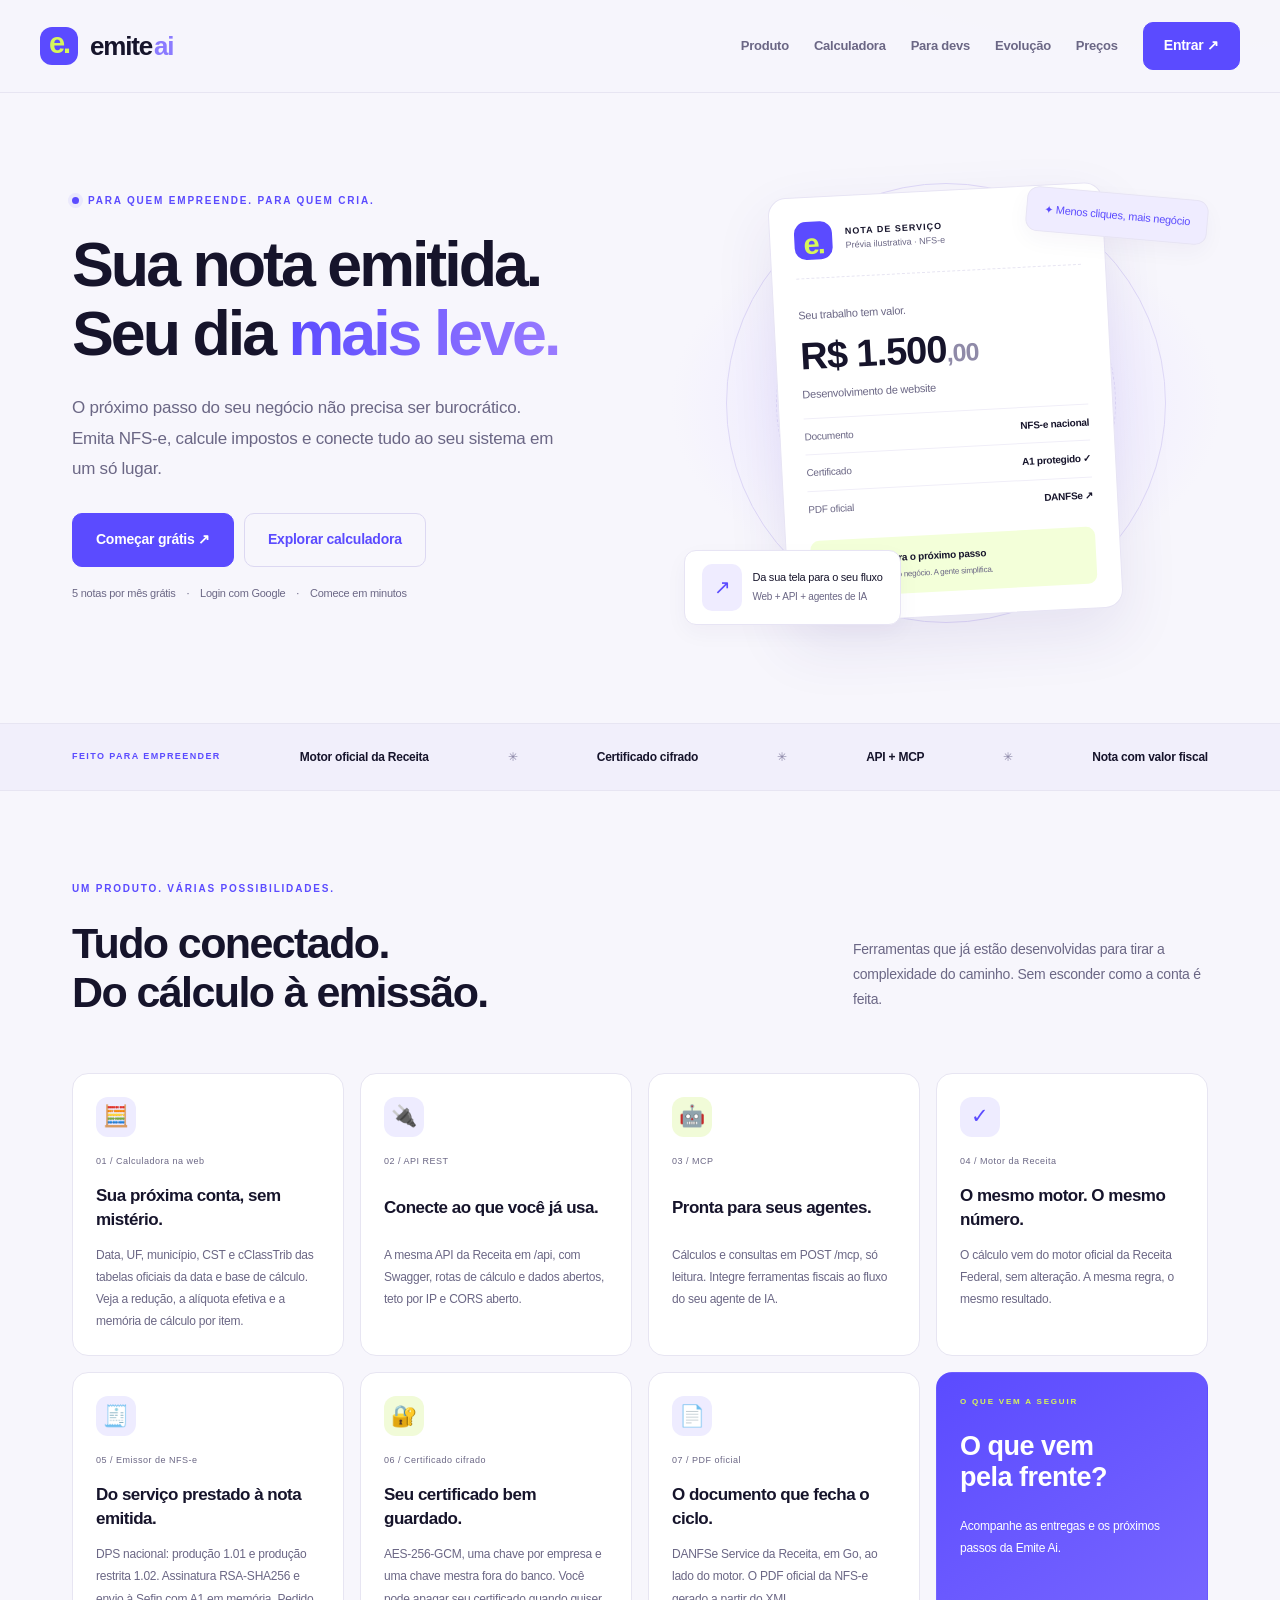
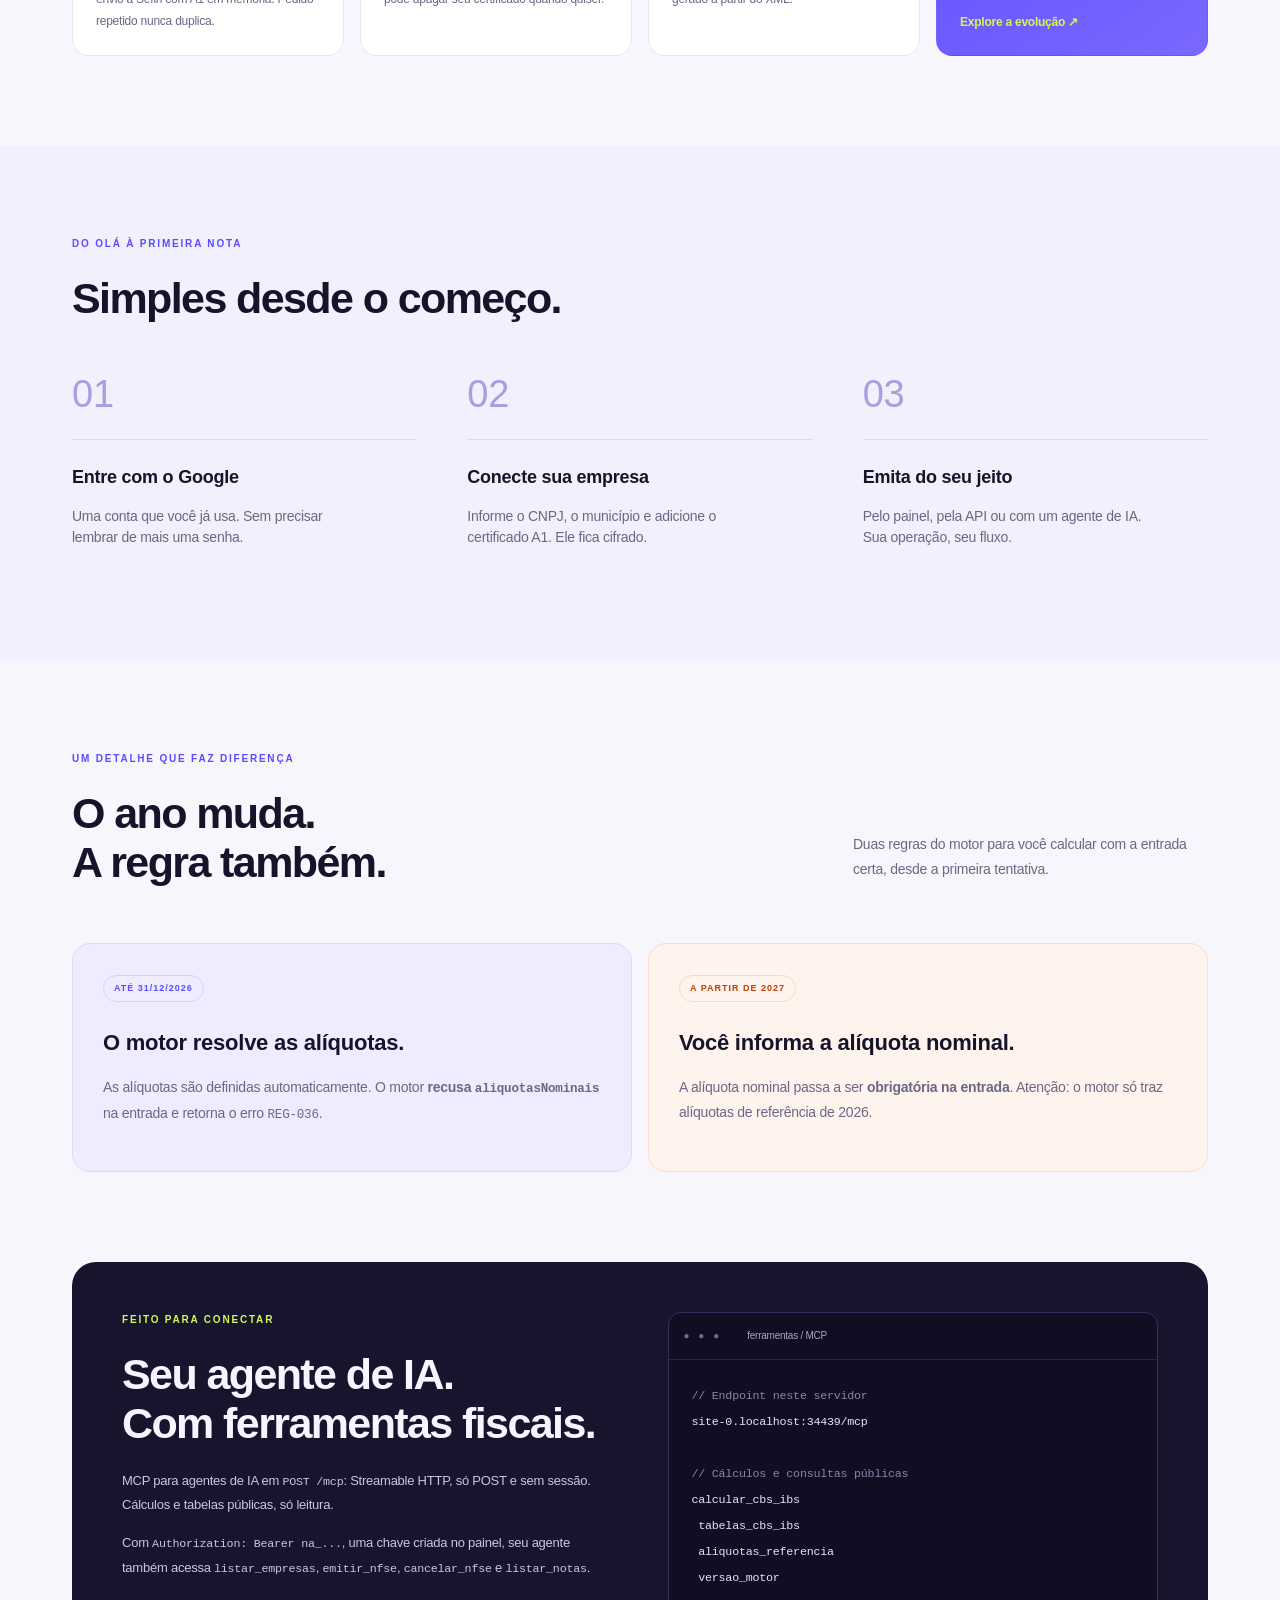
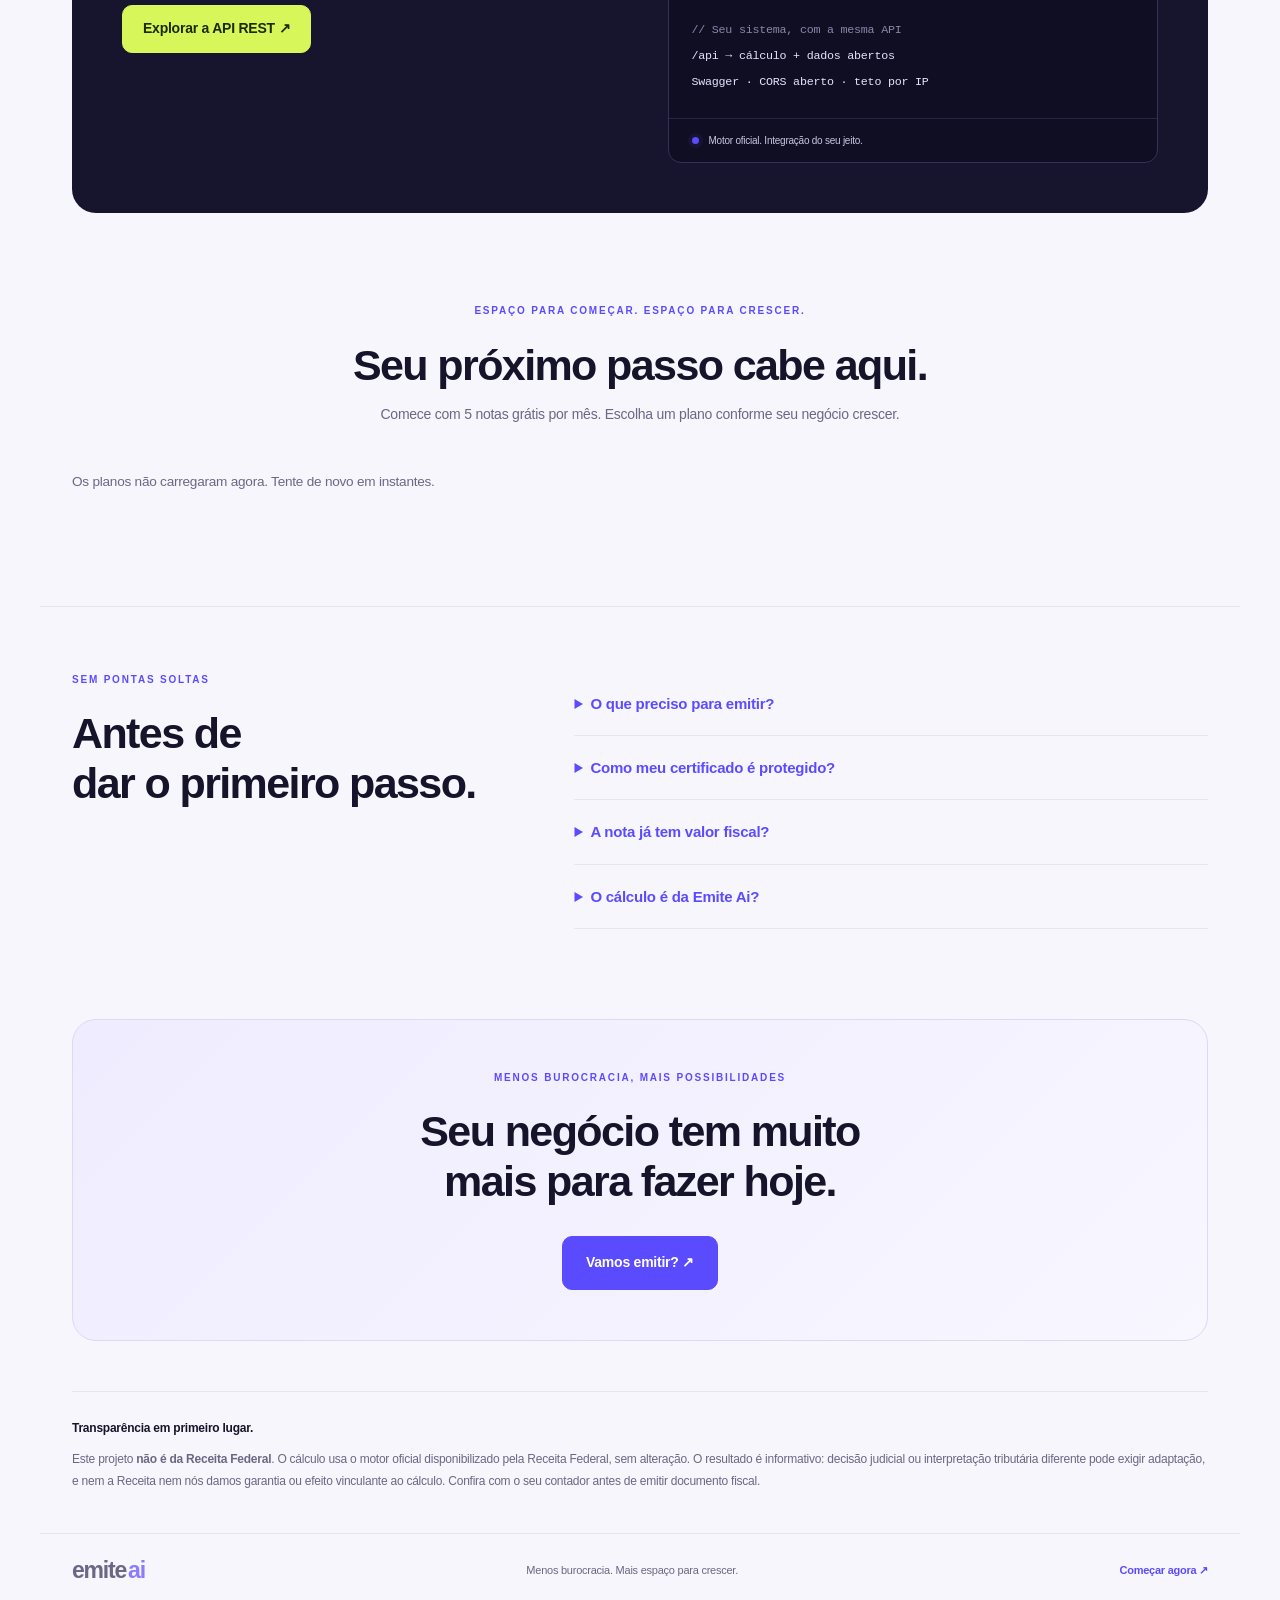
==== web/index.html @ fc2a007c "new landing page nfe" ====
<!doctype html>
<html lang="pt-BR">
  <head>
    <meta charset="utf-8" />
    <meta name="viewport" content="width=device-width, initial-scale=1" />
    <meta name="theme-color" content="#5b4bff" />
    <title>Sua nota emitida. Seu dia mais leve · Emite Ai</title>
    <meta
      name="description"
      content="NFS-e nacional, calculadora de CBS e IBS, API e MCP. Emita notas de serviço com a Emite Ai."
    />
    <link rel="stylesheet" href="estilo.css" />
    <link rel="icon" href="icone.svg" type="image/svg+xml" />
  </head>
  <body>
    <a class="pular" href="#conteudo">Pular para o conteúdo</a>
    <header class="barra">
      <div class="caixa nav">
        <a class="marca" href="/" aria-label="Emite Ai, início"
          ><span class="marca-icone" aria-hidden="true">e.</span>emite<span
            class="marca-ai"
            >ai</span
          ></a
        >
        <nav class="nav-links" aria-label="Principal">
          <a href="/index.html#recursos">Produto</a
          ><a href="/calculadora.html">Calculadora</a
          ><a href="/index.html#mcp">Para devs</a
          ><a href="/roadmap.html">Evolução</a
          ><a href="/index.html#precos">Preços</a
          ><a class="botao" href="/entrar/google"
            >Entrar <span aria-hidden="true">↗</span></a
          >
        </nav>
      </div>
    </header>
    <main id="conteudo">
      <section class="hero caixa">
        <div class="hero-copy">
          <p class="eyebrow">
            <span class="live-dot"></span> PARA QUEM EMPREENDE. PARA QUEM CRIA.
          </p>
          <h1>Sua nota emitida.<br />Seu dia <em>mais leve.</em></h1>
          <p class="hero-sub">
            O próximo passo do seu negócio não precisa ser burocrático. Emita
            NFS-e, calcule impostos e conecte tudo ao seu sistema em um só
            lugar.
          </p>
          <div class="acoes">
            <a class="botao grande" href="/entrar/google"
              >Começar grátis <span aria-hidden="true">↗</span></a
            ><a class="botao secundario grande" href="/calculadora.html"
              >Explorar calculadora</a
            >
          </div>
          <p class="hero-note">
            5 notas por mês grátis <span>·</span> Login com Google
            <span>·</span> Comece em minutos
          </p>
        </div>
        <div
          class="hero-art"
          aria-label="Ilustração de uma nota de serviço de exemplo"
        >
          <div class="orbit orbit-one"></div>
          <div class="orbit orbit-two"></div>
          <div class="floating-tag tag-top">✦ Menos cliques, mais negócio</div>
          <div class="nota-preview">
            <div class="preview-head">
              <span class="marca-icone">e.</span
              ><span
                >NOTA DE SERVIÇO<br /><small
                  >Prévia ilustrativa · NFS-e</small
                ></span
              ><span class="preview-dots">•••</span>
            </div>
            <div class="receipt-value">
              <span>Seu trabalho tem valor.</span
              ><strong>R$ 1.500<span>,00</span></strong>
              <p>Desenvolvimento de website</p>
            </div>
            <div class="receipt-line">
              <span>Documento</span><strong>NFS-e nacional</strong>
            </div>
            <div class="receipt-line">
              <span>Certificado</span><strong>A1 protegido ✓</strong>
            </div>
            <div class="receipt-line">
              <span>PDF oficial</span><strong>DANFSe ↗</strong>
            </div>
            <div class="receipt-success">
              <span>✓</span>
              <div>
                Pronto para o próximo passo<small
                  >Você cuida do negócio. A gente simplifica.</small
                >
              </div>
            </div>
          </div>
          <div class="floating-tag tag-bottom">
            <span class="tiny-icon">↗</span>
            <div>
              Da sua tela para o seu fluxo<small
                >Web + API + agentes de IA</small
              >
            </div>
          </div>
        </div>
      </section>
      <div class="trust-strip">
        <div class="caixa">
          <span>FEITO PARA EMPREENDER</span
          ><strong>Motor oficial da Receita</strong><span>✳</span
          ><strong>Certificado cifrado</strong><span>✳</span
          ><strong>API + MCP</strong><span>✳</span><strong>Nota com valor fiscal</strong>
        </div>
      </div>
      <section class="caixa section" id="recursos">
        <div class="section-heading">
          <div>
            <p class="eyebrow">UM PRODUTO. VÁRIAS POSSIBILIDADES.</p>
            <h2>Tudo conectado.<br />Do cálculo à emissão.</h2>
          </div>
          <p>
            Ferramentas que já estão desenvolvidas para tirar a complexidade do
            caminho. Sem esconder como a conta é feita.
          </p>
        </div>
        <div class="recursos">
          <article class="recurso">
            <div class="recurso-top">
              <span class="feature-icon" aria-hidden="true">🧮</span
              ><span>01 / Calculadora na web</span>
            </div>
            <h3>Sua próxima conta, sem mistério.</h3>
            <p>
              Data, UF, município, CST e cClassTrib das tabelas oficiais da data
              e base de cálculo. Veja a redução, a alíquota efetiva e a memória
              de cálculo por item.
            </p>
          </article>
          <article class="recurso">
            <div class="recurso-top">
              <span class="feature-icon" aria-hidden="true">🔌</span
              ><span>02 / API REST</span>
            </div>
            <h3>Conecte ao que você já usa.</h3>
            <p>
              A mesma API da Receita em /api, com Swagger, rotas de cálculo e
              dados abertos, teto por IP e CORS aberto.
            </p>
          </article>
          <article class="recurso">
            <div class="recurso-top">
              <span class="feature-icon" aria-hidden="true">🤖</span
              ><span>03 / MCP</span>
            </div>
            <h3>Pronta para seus agentes.</h3>
            <p>
              Cálculos e consultas em POST /mcp, só leitura. Integre ferramentas
              fiscais ao fluxo do seu agente de IA.
            </p>
          </article>
          <article class="recurso">
            <div class="recurso-top">
              <span class="feature-icon" aria-hidden="true">✓</span
              ><span>04 / Motor da Receita</span>
            </div>
            <h3>O mesmo motor. O mesmo número.</h3>
            <p>
              O cálculo vem do motor oficial da Receita Federal, sem alteração.
              A mesma regra, o mesmo resultado.
            </p>
          </article>
          <article class="recurso">
            <div class="recurso-top">
              <span class="feature-icon" aria-hidden="true">🧾</span
              ><span>05 / Emissor de NFS-e</span>
            </div>
            <h3>Do serviço prestado à nota emitida.</h3>
            <p>
              DPS nacional: produção 1.01 e produção restrita 1.02. Assinatura
              RSA-SHA256 e envio à Sefin com A1 em memória. Pedido repetido
              nunca duplica.
            </p>
          </article>
          <article class="recurso">
            <div class="recurso-top">
              <span class="feature-icon" aria-hidden="true">🔐</span
              ><span>06 / Certificado cifrado</span>
            </div>
            <h3>Seu certificado bem guardado.</h3>
            <p>
              AES-256-GCM, uma chave por empresa e uma chave mestra fora do
              banco. Você pode apagar seu certificado quando quiser.
            </p>
          </article>
          <article class="recurso">
            <div class="recurso-top">
              <span class="feature-icon" aria-hidden="true">📄</span
              ><span>07 / PDF oficial</span>
            </div>
            <h3>O documento que fecha o ciclo.</h3>
            <p>
              DANFSe Service da Receita, em Go, ao lado do motor. O PDF oficial
              da NFS-e gerado a partir do XML.
            </p>
          </article>
          <article class="recurso recurso-cta">
            <span class="eyebrow">O QUE VEM A SEGUIR</span>
            <h3>O que vem<br />pela frente?</h3>
            <p>Acompanhe as entregas e os próximos passos da Emite Ai.</p>
            <a href="/roadmap.html"
              >Explore a evolução <span aria-hidden="true">↗</span></a
            >
          </article>
        </div>
      </section>
      <section class="section steps-section">
        <div class="caixa">
          <p class="eyebrow">DO OLÁ À PRIMEIRA NOTA</p>
          <h2>Simples desde o começo.</h2>
          <div class="tres steps">
            <article>
              <span class="step-number">01</span>
              <h3>Entre com o Google</h3>
              <p>
                Uma conta que você já usa. Sem precisar lembrar de mais uma
                senha.
              </p>
            </article>
            <article>
              <span class="step-number">02</span>
              <h3>Conecte sua empresa</h3>
              <p>
                Informe o CNPJ, o município e adicione o certificado A1. Ele
                fica cifrado.
              </p>
            </article>
            <article>
              <span class="step-number">03</span>
              <h3>Emita do seu jeito</h3>
              <p>
                Pelo painel, pela API ou com um agente de IA. Sua operação, seu
                fluxo.
              </p>
            </article>
          </div>
        </div>
      </section>
      <section class="caixa section" id="regras">
        <div class="section-heading">
          <div>
            <p class="eyebrow">UM DETALHE QUE FAZ DIFERENÇA</p>
            <h2>O ano muda.<br />A regra também.</h2>
          </div>
          <p>
            Duas regras do motor para você calcular com a entrada certa, desde a
            primeira tentativa.
          </p>
        </div>
        <div class="duas">
          <article class="rule-card">
            <span class="pill">ATÉ 31/12/2026</span>
            <h3>O motor resolve as alíquotas.</h3>
            <p>
              As alíquotas são definidas automaticamente. O motor
              <strong>recusa <code>aliquotasNominais</code></strong> na entrada
              e retorna o erro <code>REG-036</code>.
            </p>
          </article>
          <article class="rule-card lilac">
            <span class="pill">A PARTIR DE 2027</span>
            <h3>Você informa a alíquota nominal.</h3>
            <p>
              A alíquota nominal passa a ser
              <strong>obrigatória na entrada</strong>. Atenção: o motor só traz
              alíquotas de referência de 2026.
            </p>
          </article>
        </div>
      </section>
      <section class="caixa" id="mcp">
        <div class="developer-panel">
          <div>
            <p class="eyebrow">FEITO PARA CONECTAR</p>
            <h2>Seu agente de IA.<br />Com ferramentas fiscais.</h2>
            <p>
              MCP para agentes de IA em <code>POST /mcp</code>: Streamable HTTP,
              só POST e sem sessão. Cálculos e tabelas públicas, só leitura.
            </p>
            <p>
              Com <code>Authorization: Bearer na_...</code>, uma chave criada no
              painel, seu agente também acessa <code>listar_empresas</code>,
              <code>emitir_nfse</code>, <code>cancelar_nfse</code> e
              <code>listar_notas</code>.
            </p>
            <a class="botao" href="/api/swagger-ui.html"
              >Explorar a API REST ↗</a
            >
          </div>
          <div class="code-window">
            <div class="code-title"><span>● ● ●</span> ferramentas / MCP</div>
            <pre><code><span class="code-comment">// Endpoint neste servidor</span>
<span class="host">localhost:8080</span>/mcp

<span class="code-comment">// Cálculos e consultas públicas</span>
calcular_cbs_ibs
 tabelas_cbs_ibs
 aliquotas_referencia
 versao_motor

<span class="code-comment">// Seu sistema, com a mesma API</span>
/api → cálculo + dados abertos
Swagger · CORS aberto · teto por IP</code></pre>
            <div class="code-footer">
              <span class="live-dot"></span> Motor oficial. Integração do seu
              jeito.
            </div>
          </div>
        </div>
      </section>
      <section class="caixa section" id="precos">
        <p class="eyebrow centro">ESPAÇO PARA COMEÇAR. ESPAÇO PARA CRESCER.</p>
        <h2 class="titulo-secao">Seu próximo passo cabe aqui.</h2>
        <p class="centro muted">
          Comece com 5 notas grátis por mês. Escolha um plano conforme seu
          negócio crescer.
        </p>
        <div class="planos" id="planos" aria-live="polite">
          <p class="dica">Carregando os planos…</p>
        </div>
      </section>
      <section class="caixa section faq">
        <div>
          <p class="eyebrow">SEM PONTAS SOLTAS</p>
          <h2>Antes de<br />dar o primeiro passo.</h2>
        </div>
        <div>
          <details>
            <summary>O que preciso para emitir?</summary>
            <p>
              Uma conta Google, os dados da empresa e o certificado A1 (.pfx). O
              município precisa estar conveniado ao padrão nacional de NFS-e.
            </p>
          </details>
          <details>
            <summary>Como meu certificado é protegido?</summary>
            <p>
              Com AES-256-GCM e uma chave por empresa, protegida por uma chave
              mestra fora do banco. O A1 é aberto em memória na hora de assinar
              e enviar. Você pode apagá-lo pelo painel.
            </p>
          </details>
          <details>
            <summary>A nota já tem valor fiscal?</summary>
            <p>
              Depende do ambiente selecionado no painel e da configuração do
              servidor. Produção restrita é para testes, sem valor fiscal. Em
              produção, a nota tem valor fiscal.
            </p>
          </details>
          <details>
            <summary>O cálculo é da Emite Ai?</summary>
            <p>
              O cálculo usa o motor oficial da Receita Federal, sem alteração. A
              Emite Ai cuida da interface, da integração e dos fluxos ao redor
              dele.
            </p>
          </details>
        </div>
      </section>
      <section class="caixa">
        <div class="closing">
          <p class="eyebrow">MENOS BUROCRACIA, MAIS POSSIBILIDADES</p>
          <h2>Seu negócio tem muito<br />mais para fazer hoje.</h2>
          <a class="botao grande" href="/entrar/google">Vamos emitir? ↗</a>
        </div>
        <aside class="aviso legal">
          <strong>Transparência em primeiro lugar.</strong>
          <p>
            Este projeto <strong>não é da Receita Federal</strong>. O cálculo usa
            o motor oficial disponibilizado pela Receita Federal, sem alteração.
            O resultado é informativo: decisão judicial ou interpretação
            tributária diferente pode exigir adaptação, e nem a Receita nem nós
            damos garantia ou efeito vinculante ao cálculo. Confira com o seu
            contador antes de emitir documento fiscal.
          </p>
        </aside>
      </section>
    </main>
    <footer class="rodape caixa">
      <a class="marca" href="/">emite<span class="marca-ai">ai</span></a
      ><span>Menos burocracia. Mais espaço para crescer.</span
      ><a href="/entrar/google">Começar agora ↗</a>
    </footer>
    <script src="landing.js"></script>
  </body>
</html>
---- web/estilo.css ----
:root {
  --fundo: #f7f6fc;
  --cartao: #ffffff;
  --texto: #16142b;
  --suave: #6b6785;
  --borda: #e7e5f2;
  --marca: #5b4bff;
  --marca-texto: #ffffff;
  --marca-claro: #eeecff;
  --erro: #a4262c;
  --erro-fundo: #fbeceb;
  --aviso: #8a5a00;
  --aviso-fundo: #fdf3dc;
  --raio: 12px;
  color-scheme: light;
}
* {
  box-sizing: border-box;
}
body {
  margin: 0;
  background: var(--fundo);
  color: var(--texto);
  font:
    16px/1.55 system-ui,
    -apple-system,
    "Segoe UI",
    Roboto,
    sans-serif;
}
.caixa {
  max-width: 980px;
  margin: 0 auto;
  padding: 0 16px;
}
.topo {
  background: var(--marca);
  color: var(--marca-texto);
  padding: 40px 0 32px;
  margin-bottom: 24px;
}
.topo h1 {
  margin: 4px 0 8px;
  font-size: clamp(1.8rem, 4.5vw, 2.6rem);
  line-height: 1.15;
}
.selo {
  margin: 0;
  font-size: 0.85rem;
  letter-spacing: 0.04em;
  text-transform: uppercase;
  opacity: 0.85;
}
.sub {
  max-width: 680px;
  margin: 0;
  font-size: 1.05rem;
}
.versao {
  margin: 12px 0 0;
  font-size: 0.85rem;
  opacity: 0.85;
}
.cartao {
  background: var(--cartao);
  border: 1px solid var(--borda);
  border-radius: var(--raio);
  padding: 20px;
  margin-bottom: 20px;
}
h2 {
  margin: 0 0 12px;
  font-size: 1.2rem;
}
h3 {
  margin: 0 0 10px;
  font-size: 1.05rem;
  display: flex;
  flex-wrap: wrap;
  gap: 8px;
  align-items: center;
}
label {
  display: flex;
  flex-direction: column;
  gap: 4px;
  font-size: 0.9rem;
  color: var(--suave);
  min-width: 0;
}
input,
select {
  font: inherit;
  color: var(--texto);
  background: var(--cartao);
  border: 1px solid var(--borda);
  border-radius: 8px;
  padding: 9px 10px;
  width: 100%;
  min-width: 0;
}
input:focus,
select:focus,
button:focus-visible {
  outline: 2px solid var(--marca);
  outline-offset: 1px;
}
.grade3 {
  display: grid;
  grid-template-columns: repeat(3, 1fr);
  gap: 12px;
}
.grade4 {
  display: grid;
  grid-template-columns: 1fr 2fr 1.3fr;
  gap: 12px;
}
.largo {
  grid-column: span 2;
}
.linha {
  display: flex;
  gap: 6px;
}
.linha select {
  width: 84px;
  flex: none;
}
.item {
  border: 1px dashed var(--borda);
  border-radius: 10px;
  padding: 14px;
  margin: 0 0 14px;
}
.item legend {
  padding: 0 6px;
  font-weight: 600;
}
.info-class,
.dica {
  color: var(--suave);
  font-size: 0.85rem;
  margin: 10px 0 0;
}
button {
  font: inherit;
  cursor: pointer;
  border-radius: 8px;
  padding: 10px 18px;
  border: 1px solid var(--marca);
  background: var(--marca);
  color: var(--marca-texto);
  font-weight: 600;
}
button.secundario {
  background: transparent;
  color: var(--marca);
}
button:disabled {
  opacity: 0.6;
  cursor: progress;
}
.remover {
  margin-top: 10px;
  padding: 6px 12px;
  font-size: 0.85rem;
}
.acoes {
  display: flex;
  flex-wrap: wrap;
  gap: 12px;
  margin-bottom: 24px;
}
.totais {
  display: grid;
  grid-template-columns: repeat(4, 1fr);
  gap: 12px;
  margin-bottom: 18px;
}
.totais div {
  background: var(--marca-claro);
  border-radius: 10px;
  padding: 12px;
  display: flex;
  flex-direction: column;
}
.totais span {
  font-size: 0.8rem;
  color: var(--suave);
}
.totais strong {
  font-size: 1.25rem;
  font-variant-numeric: tabular-nums;
}
.totais .destaque {
  background: var(--marca);
  color: var(--marca-texto);
}
.totais .destaque span {
  color: inherit;
  opacity: 0.85;
}
.res-item {
  border-top: 1px solid var(--borda);
  padding-top: 14px;
  margin-top: 14px;
}
table {
  width: 100%;
  border-collapse: collapse;
  font-variant-numeric: tabular-nums;
}
th,
td {
  text-align: left;
  padding: 7px 8px;
  border-bottom: 1px solid var(--borda);
  font-size: 0.92rem;
}
.num {
  text-align: right;
}
.estado {
  font-size: 0.75rem;
  font-weight: 600;
  padding: 2px 8px;
  border-radius: 99px;
  background: var(--marca-claro);
  color: var(--marca);
}
.e-CALCULO_SIMULADO {
  background: var(--aviso-fundo);
  color: var(--aviso);
}
.e-INCONSISTENCIA_ENTRADA,
.e-FALHA_TECNICA,
.e-NAO_IMPLEMENTADO {
  background: var(--erro-fundo);
  color: var(--erro);
}
.erro {
  background: var(--erro-fundo);
  color: var(--erro);
  padding: 10px 12px;
  border-radius: 8px;
  font-size: 0.9rem;
}
details {
  margin-top: 10px;
  font-size: 0.9rem;
}
summary {
  cursor: pointer;
  color: var(--marca);
}
pre {
  background: var(--fundo);
  border: 1px solid var(--borda);
  border-radius: 8px;
  padding: 12px;
  overflow-x: auto;
  font-size: 0.8rem;
}
code {
  font-size: 0.9em;
}
a {
  color: var(--marca);
}
.lista {
  padding-left: 20px;
  margin: 0;
}
.lista li {
  margin-bottom: 8px;
}
.aviso {
  color: var(--suave);
  font-size: 0.85rem;
  margin: 0 0 40px;
}
@media (max-width: 720px) {
  .grade3,
  .grade4,
  .totais {
    grid-template-columns: 1fr;
  }
  .largo {
    grid-column: auto;
  }
  .topo {
    padding: 28px 0 24px;
  }
}

/* ---- página oficial e painel ---- */
.heroi {
  padding: 20px 0 48px;
}
.nav {
  display: flex;
  justify-content: space-between;
  align-items: center;
  gap: 12px;
  flex-wrap: wrap;
  padding: 8px 0 28px;
}
.heroi .nav {
  padding-top: 0;
}
.marca {
  font-weight: 800;
  font-size: 1.15rem;
  color: inherit;
  text-decoration: none;
}
.nav-links {
  display: flex;
  gap: 16px;
  align-items: center;
  flex-wrap: wrap;
  font-size: 0.95rem;
}
.heroi a {
  color: var(--marca-texto);
}
.heroi h1 {
  max-width: 760px;
}
.botao,
a.botao {
  display: inline-block;
  text-decoration: none;
  border-radius: 8px;
  padding: 10px 18px;
  font-weight: 600;
  background: var(--marca);
  color: var(--marca-texto);
  border: 1px solid var(--marca);
}
a.botao.secundario {
  background: transparent;
  color: var(--marca);
}
.botao-claro {
  display: inline-block;
  background: var(--marca-texto);
  color: var(--marca) !important;
  border-radius: 8px;
  padding: 8px 14px;
  font-weight: 700;
  text-decoration: none;
}
.botao-claro.grande {
  padding: 12px 22px;
  font-size: 1.05rem;
}
.link-claro {
  color: var(--marca-texto);
  opacity: 0.9;
}
.heroi .acoes {
  align-items: center;
  margin-top: 22px;
}
.tres {
  display: grid;
  grid-template-columns: repeat(3, 1fr);
  gap: 16px;
  margin-bottom: 8px;
}
.duas {
  display: grid;
  grid-template-columns: minmax(0, 1fr) minmax(0, 1fr);
  gap: 16px;
}
.duas > div,
.tres > *,
.planos > * {
  min-width: 0;
}
.passo {
  display: inline-grid;
  place-items: center;
  width: 30px;
  height: 30px;
  border-radius: 50%;
  background: var(--marca);
  color: var(--marca-texto);
  font-weight: 700;
}
.titulo-secao {
  text-align: center;
  font-size: 1.6rem;
  margin: 28px 0 4px;
}
.centro {
  text-align: center;
  margin-bottom: 18px;
}
.planos {
  display: grid;
  grid-template-columns: repeat(auto-fit, minmax(240px, 1fr));
  gap: 16px;
  margin-bottom: 24px;
}
.plano {
  background: var(--cartao);
  border: 1px solid var(--borda);
  border-radius: var(--raio);
  padding: 22px;
  display: flex;
  flex-direction: column;
  gap: 10px;
}
.plano ul {
  padding-left: 18px;
  margin: 0;
  flex: 1;
}
.plano li {
  margin-bottom: 6px;
}
.destaque-plano {
  border: 2px solid var(--marca);
}
.preco {
  font-size: 1.9rem;
  font-weight: 800;
  margin: 0;
  white-space: nowrap;
}
.preco-texto {
  font-size: 1.5rem;
  white-space: normal;
}
.preco span {
  font-size: 1rem;
  font-weight: 500;
  color: var(--suave);
}
.barra {
  border-bottom: 1px solid var(--borda);
  background: var(--cartao);
  margin-bottom: 20px;
}
.barra .nav {
  padding: 14px 0;
}
.faixa {
  background: var(--marca-claro);
  border-radius: 10px;
  padding: 12px 14px;
  font-weight: 600;
}
.faixa-teste {
  background: var(--aviso-fundo);
  color: var(--aviso);
}
.ambiente-escolha {
  border: 1px solid var(--borda);
  border-radius: var(--raio);
  padding: 10px 14px;
  display: grid;
  gap: 6px;
  margin: 0;
}
.ambiente-escolha .opcao {
  display: flex;
  flex-direction: row;
  gap: 10px;
  align-items: center;
  font-weight: 400;
  cursor: pointer;
}
.ambiente-escolha .opcao input {
  width: auto;
  flex: none;
  margin: 0;
  padding: 0;
  min-height: 0;
  accent-color: var(--marca);
}
.ambiente-escolha .opcao span {
  display: inline;
}
.botao-fiscal {
  background: var(--erro);
  border-color: var(--erro);
}
.etiqueta {
  display: inline-block;
  font-size: 0.75rem;
  padding: 1px 6px;
  border-radius: 4px;
  background: var(--aviso-fundo);
  color: var(--aviso);
}
.empresa {
  border-top: 1px solid var(--borda);
  padding: 14px 0;
}
.empresa h3 {
  margin-bottom: 4px;
}
.largo3 {
  grid-column: 1 / -1;
}
.mini {
  padding: 3px 10px;
  font-size: 0.8rem;
}
.erro-curto {
  color: var(--erro);
  font-size: 0.85rem;
}
.acoes label {
  min-width: 180px;
}
@media (max-width: 720px) {
  .tres,
  .duas,
  .planos {
    grid-template-columns: 1fr;
  }
}

/* Emite Ai — identidade compartilhada entre produto e páginas públicas. */
:root {
  --fundo: #f7f6fc;
  --cartao: #fff;
  --texto: #16142b;
  --suave: #6b6785;
  --borda: #e7e5f2;
  --marca: #5b4bff;
  --marca-texto: #fff;
  --marca-claro: #eeecff;
  --marca-escuro: #4334d6;
  --acento: #d6f65a;
  --acento-texto: #1d2a00;
  --lilas: #8b7bff;
  --lilas-claro: #efecff;
  --coral: #ff7a59;
  --coral-claro: #fff3ee;
  --escuro: #17142e;
  --escuro-2: #100e22;
  --raio: 20px;
}
html {
  scroll-behavior: smooth;
  scroll-padding-top: 100px;
}
body {
  font-family: "Avenir Next", Avenir, "Segoe UI", sans-serif;
  letter-spacing: -0.015em;
  background:
    radial-gradient(1100px 520px at 12% -8%, #ece7ff 0%, rgba(236, 231, 255, 0) 62%),
    radial-gradient(900px 460px at 92% -4%, #f4ffd8 0%, rgba(244, 255, 216, 0) 58%),
    var(--fundo);
}
a,
button,
input,
select {
  transition:
    background 0.2s,
    border-color 0.2s,
    box-shadow 0.2s,
    transform 0.2s;
}
a {
  text-underline-offset: 4px;
}
a:focus-visible,
summary:focus-visible {
  outline: 3px solid #8b7bff;
  outline-offset: 5px;
}
button:hover:not(:disabled),
a.botao:hover {
  transform: translateY(-2px);
  box-shadow: 0 8px 22px #5b4bff24;
}
button:active,
a.botao:active {
  transform: translateY(0);
}
[hidden] {
  display: none !important;
}
.caixa {
  max-width: 1200px;
  padding: 0 32px;
}
.barra {
  margin: 0;
  background: #f7f6fced;
  border-bottom: 1px solid #e7e5f2;
  position: relative;
  z-index: 3;
}
.barra .nav {
  padding: 22px 0;
}
.nav-links {
  gap: 25px;
  font-size: 13px;
  font-weight: 600;
}
.nav-links a:not(.botao) {
  text-decoration: none;
  color: var(--suave);
}
.nav-links a:hover {
  color: var(--marca);
}
.marca {
  display: inline-flex;
  gap: 7px;
  align-items: center;
  font-size: 26px;
  letter-spacing: -1.2px;
  line-height: 1;
}
.marca-ai {
  color: var(--lilas);
  margin-left: -5px;
}
.marca-icone {
  display: inline-grid;
  place-items: center;
  flex: none;
  width: 38px;
  height: 38px;
  margin-right: 5px;
  border-radius: 12px;
  background: var(--marca);
  color: var(--acento);
  font-size: 29px;
  font-weight: 800;
  letter-spacing: -2px;
  padding-bottom: 4px;
}
.botao,
a.botao,
button {
  border-radius: 10px;
  font-size: 14px;
  padding: 12px 20px;
}
.botao.grande {
  padding: 15px 23px;
}
.botao.secundario,
button.secundario {
  border-color: #dcd8f2;
  background: transparent;
}
.pular {
  position: absolute;
  top: -100px;
  left: 20px;
  z-index: 10;
  background: white;
  padding: 12px;
}
.pular:focus {
  top: 8px;
}
.hero {
  display: grid;
  grid-template-columns: 1.1fr 1fr;
  gap: 35px;
  align-items: center;
  min-height: 630px;
  padding-top: 65px;
  padding-bottom: 75px;
}
.eyebrow {
  font-size: 10px;
  font-weight: 750;
  letter-spacing: 1.8px;
  color: var(--marca);
  margin: 0 0 22px;
  display: flex;
  gap: 9px;
  align-items: center;
}
.live-dot {
  display: inline-block;
  width: 7px;
  height: 7px;
  background: var(--marca);
  border-radius: 50%;
  box-shadow: 0 0 0 4px #5b4bff14;
  flex: none;
}
.hero h1,
.roadmap-hero h1 {
  font-size: clamp(42px, 4.9vw, 66px);
  font-weight: 600;
  line-height: 1.1;
  letter-spacing: -3px;
  margin: 0 0 25px;
}
.hero h1 em,
.roadmap-hero em {
  font-style: normal;
  background: linear-gradient(100deg, #5b4bff 0%, #9a7bff 100%);
  -webkit-background-clip: text;
  background-clip: text;
  -webkit-text-fill-color: transparent;
  color: var(--marca);
}
.hero-sub {
  max-width: 485px;
  color: var(--suave);
  font-size: 17px;
  line-height: 1.8;
  margin: 0 0 28px;
}
.hero-note {
  font-size: 11px;
  color: var(--suave);
}
.hero-note span {
  padding: 0 8px;
}
.hero .acoes {
  gap: 10px;
  margin: 0 0 18px;
}
.hero-art {
  position: relative;
  min-height: 450px;
  display: grid;
  place-items: center;
  isolation: isolate;
}
.hero-art:before {
  content: "";
  position: absolute;
  inset: 8% -3%;
  z-index: -2;
  background: radial-gradient(
    ellipse,
    #e9e4ff 0%,
    #f2efff 45%,
    transparent 70%
  );
}
.orbit {
  border: 1px solid #ded8f7;
  border-radius: 50%;
  position: absolute;
  width: 440px;
  height: 440px;
  z-index: -1;
}
.orbit-two {
  width: 340px;
  height: 340px;
  border-style: dashed;
  animation: orbit 70s linear infinite;
}
.nota-preview {
  background: #fff;
  width: 335px;
  border: 1px solid #e7e4f4;
  border-radius: 18px;
  box-shadow: 0 24px 60px #3b2d8f18;
  transform: rotate(-3deg);
  padding: 24px;
  animation: float 7s ease-in-out infinite;
}
.preview-head {
  display: flex;
  align-items: center;
  gap: 8px;
  font-size: 9px;
  letter-spacing: 1px;
  font-weight: 700;
  border-bottom: 1px dashed var(--borda);
  padding-bottom: 18px;
}
.preview-head small {
  font-size: 9px;
  color: var(--suave);
  font-weight: 400;
  letter-spacing: 0;
}
.preview-dots {
  margin-left: auto;
  color: #8f8aa8;
}
.receipt-value {
  padding: 23px 0 15px;
}
.receipt-value > span {
  font-size: 11px;
  color: var(--suave);
}
.receipt-value strong {
  display: block;
  font-size: 38px;
  font-weight: 600;
  letter-spacing: -1px;
}
.receipt-value strong span {
  font-size: 25px;
  color: #8f8aa8;
}
.receipt-value p {
  font-size: 11px;
  color: var(--suave);
  margin: 0;
}
.receipt-line {
  display: flex;
  justify-content: space-between;
  padding: 10px 0;
  font-size: 10px;
  border-top: 1px solid #f0eef8;
}
.receipt-line > span {
  color: var(--suave);
}
.receipt-success {
  background: #f3ffd9;
  margin-top: 14px;
  display: flex;
  align-items: center;
  gap: 10px;
  padding: 13px 9px;
  border-radius: 9px;
  font-size: 10px;
  font-weight: 700;
}
.receipt-success > span {
  border-radius: 50%;
  padding: 4px 8px;
  background: var(--acento);
  color: var(--acento-texto);
}
.receipt-success small {
  display: block;
  font-size: 8px;
  font-weight: 400;
  margin-top: 3px;
  color: var(--suave);
}
.floating-tag {
  position: absolute;
  border: 1px solid #e7e4f4;
  border-radius: 12px;
  padding: 13px 17px;
  background: #fff;
  box-shadow: 0 8px 22px #2a1f6b0a;
  font-size: 11px;
  z-index: 1;
  animation: tag-float 6s ease-in-out infinite;
}
.tag-top {
  right: 0;
  top: 15px;
  background: #efecff;
  color: var(--marca);
  transform: rotate(5deg);
}
.tag-bottom {
  bottom: 3px;
  left: 0;
  display: flex;
  gap: 10px;
  align-items: center;
  animation-delay: -3s;
}
.tag-bottom small {
  display: block;
  color: var(--suave);
  font-size: 10px;
  margin-top: 3px;
}
.tiny-icon {
  padding: 8px 12px;
  background: #efecff;
  color: var(--marca);
  border-radius: 10px;
  font-size: 20px;
}
.trust-strip {
  border-block: 1px solid var(--borda);
  background: #f1effb;
  padding: 24px 0;
}
.trust-strip .caixa {
  display: flex;
  align-items: center;
  justify-content: space-between;
  gap: 20px;
  flex-wrap: wrap;
  font-size: 12px;
}
.trust-strip span {
  color: #8a85a6;
}
.trust-strip span:first-child {
  font-size: 9px;
  letter-spacing: 1.4px;
  color: var(--marca);
  font-weight: 700;
}
.trust-strip strong {
  font-weight: 600;
}
.section {
  padding-top: 90px;
  padding-bottom: 90px;
}
.section h2,
.developer-panel h2,
.closing h2 {
  font-size: clamp(29px, 3.4vw, 43px);
  line-height: 1.15;
  letter-spacing: -1.6px;
  font-weight: 550;
  margin: 0 0 20px;
}
.section-heading {
  display: flex;
  justify-content: space-between;
  align-items: end;
  gap: 50px;
  margin-bottom: 35px;
}
.section-heading > p {
  max-width: 355px;
  font-size: 14px;
  color: var(--suave);
  margin-bottom: 25px;
  line-height: 1.8;
}
.recursos {
  display: grid;
  grid-template-columns: repeat(4, minmax(0, 1fr));
  gap: 16px;
}
.recurso {
  border: 1px solid var(--borda);
  background: #fff;
  border-radius: 16px;
  padding: 23px;
  transition:
    transform 0.25s,
    box-shadow 0.25s;
}
.recurso:hover {
  transform: translateY(-5px);
  box-shadow: 0 15px 28px #5b4bff0b;
}
.recurso-top {
  display: flex;
  flex-direction: column;
  gap: 18px;
  font-size: 9px;
  color: var(--suave);
  letter-spacing: 0.5px;
  margin-bottom: 15px;
}
.feature-icon {
  width: 40px;
  height: 40px;
  display: grid;
  place-items: center;
  border-radius: 12px;
  background: #eeecff;
  color: var(--marca);
  font-size: 21px;
}
.recurso:nth-child(3n) .feature-icon {
  background: #f1fbd8;
}
.recurso h3 {
  font-size: 17px;
  line-height: 1.4;
  letter-spacing: -0.5px;
  min-height: 48px;
}
.recurso p {
  font-size: 12px;
  line-height: 1.85;
  color: var(--suave);
  margin-bottom: 0;
}
.recurso-cta {
  background: linear-gradient(145deg, #5b4bff 0%, #7a68ff 100%);
  border-color: transparent;
  display: flex;
  flex-direction: column;
  color: #fff;
}
.recurso-cta h3,
.recurso-cta p {
  color: #fff;
}
.recurso-cta h3 {
  font-size: 27px;
  line-height: 1.15;
}
.recurso-cta .eyebrow {
  font-size: 8px;
  color: var(--acento);
}
.recurso-cta a {
  margin-top: auto;
  padding-top: 20px;
  text-decoration: none;
  font-size: 12px;
  font-weight: 700;
  color: var(--acento);
}
.steps-section {
  background: #f2f0fc;
}
.steps {
  gap: 50px;
  margin-top: 42px;
}
.steps p {
  font-size: 14px;
  color: var(--suave);
  max-width: 285px;
}
.step-number {
  font-size: 38px;
  font-weight: 500;
  color: #a79fe0;
  display: block;
  border-bottom: 1px solid #ddd8f5;
  padding-bottom: 15px;
  margin-bottom: 24px;
}
.steps h3 {
  font-size: 18px;
}
.rule-card {
  border-radius: 18px;
  padding: 30px;
  background: #efecff;
  border: 1px solid #ddd8f5;
}
.rule-card.lilac {
  background: #fff3ee;
  border-color: #ffd9ca;
}
.pill {
  display: inline-block;
  border: 1px solid #d6d1f7;
  padding: 6px 10px;
  border-radius: 30px;
  font-size: 9px;
  letter-spacing: 1px;
  font-weight: 700;
  color: var(--marca);
  margin-bottom: 24px;
}
.lilac .pill,
.planned .pill {
  border-color: #ffd5c7;
  color: #c2410c;
}
.rule-card h3 {
  font-size: 22px;
  font-weight: 600;
}
.rule-card p {
  font-size: 14px;
  color: var(--suave);
  line-height: 1.85;
}
.developer-panel {
  display: grid;
  grid-template-columns: 1fr 1fr;
  gap: 55px;
  padding: 50px;
  background: var(--escuro);
  color: #f6f5ff;
  border-radius: 24px;
}
.developer-panel .eyebrow {
  color: var(--acento);
}
.developer-panel p:not(.eyebrow) {
  font-size: 13px;
  line-height: 1.9;
  color: #c9c5e6;
}
.developer-panel .botao {
  background: var(--acento);
  color: var(--acento-texto);
  border-color: var(--acento);
  margin-top: 12px;
}
.code-window {
  background: var(--escuro-2);
  border: 1px solid #35305a;
  border-radius: 13px;
  min-width: 0;
  align-self: center;
}
.code-title {
  display: flex;
  gap: 25px;
  border-bottom: 1px solid #2a2547;
  padding: 15px;
  color: #a9a3c9;
  font-size: 10px;
}
.code-title span {
  color: #6f6899;
  letter-spacing: 3px;
}
.code-window pre {
  background: transparent;
  color: #e6e3ff;
  border: 0;
  padding: 23px;
  margin: 0;
  font-size: 13px;
  line-height: 2;
}
.code-comment {
  color: #8b85ab;
}
.code-footer {
  padding: 14px 23px;
  border-top: 1px solid #2a2547;
  font-size: 10px;
  color: #c9c5e6;
  display: flex;
  gap: 10px;
  align-items: center;
}
.centro.eyebrow {
  justify-content: center;
}
.section .titulo-secao {
  margin: 0;
  text-align: center;
}
.muted {
  color: var(--suave);
  font-size: 14px;
}
.planos {
  margin-top: 35px;
  gap: 14px;
  grid-template-columns: repeat(auto-fit, minmax(210px, 1fr));
}
.plano {
  padding: 25px;
  gap: 20px;
  border-radius: 16px;
}
.plano h3 {
  font-size: 17px;
}
.plano ul {
  font-size: 12px;
  color: var(--suave);
  line-height: 1.9;
}
.plano .botao {
  text-align: center;
}
.destaque-plano {
  background: #f4f2ff;
  border-color: var(--marca);
  box-shadow: 0 8px 24px #5b4bff0b;
}
.preco {
  font-size: 32px;
  font-weight: 600;
  letter-spacing: -1px;
}
.preco span {
  font-size: 12px;
  letter-spacing: 0;
}
.preco-texto {
  font-size: 25px;
}
.faq {
  border-top: 1px solid var(--borda);
  display: grid;
  grid-template-columns: 1fr 1.4fr;
  gap: 50px;
  padding-top: 65px;
}
.faq details {
  border-bottom: 1px solid var(--borda);
  margin: 0;
  padding: 20px 0;
}
.faq summary {
  font-size: 15px;
  font-weight: 600;
}
.faq details p {
  color: var(--suave);
  font-size: 14px;
  line-height: 1.8;
}
.closing {
  text-align: center;
  background: linear-gradient(135deg, #efecff 0%, #f8f6ff 100%);
  border: 1px solid #ddd8f5;
  border-radius: 24px;
  padding: 50px 24px;
  margin-bottom: 50px;
}
.closing .eyebrow {
  justify-content: center;
}
.closing .botao {
  margin-top: 10px;
}
.legal {
  border-top: 1px solid var(--borda);
  padding: 25px 0 0;
  font-size: 12px;
  line-height: 1.9;
}
.legal > strong {
  color: var(--texto);
}
.legal p {
  margin: 8px 0 0;
}
.rodape {
  border-top: 1px solid var(--borda);
  padding-top: 25px;
  padding-bottom: 30px;
  display: flex;
  justify-content: space-between;
  align-items: center;
  gap: 20px;
  font-size: 11px;
  color: var(--suave);
}
.rodape .marca {
  font-size: 23px;
}
.rodape a:last-child {
  color: var(--marca);
  font-weight: 600;
  text-decoration: none;
}
.topo {
  background: linear-gradient(135deg, #efecff 0%, #f7f6fc 100%);
  color: var(--texto);
  padding: 45px 0;
  margin-bottom: 35px;
}
.topo h1 {
  font-weight: 550;
  letter-spacing: -1.6px;
  font-size: 40px;
  margin: 12px 0 18px;
}
.topo .sub {
  color: var(--suave);
  max-width: 780px;
  font-size: 15px;
  line-height: 1.8;
}
.topo .selo {
  color: var(--marca);
  font-size: 10px;
  letter-spacing: 1.5px;
}
.versao {
  display: inline-block;
  padding: 6px 12px;
  background: #fff9;
  border-radius: 20px;
  font-size: 11px;
}
.app-page main {
  max-width: 1060px;
  padding-bottom: 40px;
}
.app-page .cartao {
  padding: 30px;
  margin-bottom: 24px;
  box-shadow: 0 4px 18px #5b4bff06;
}
.app-page .cartao h2 {
  font-weight: 600;
  font-size: 20px;
  margin-bottom: 22px;
}
.app-heading {
  padding: 40px 0 25px;
}
.app-heading h1 {
  font-size: 38px;
  font-weight: 550;
  letter-spacing: -1.5px;
  margin: 0 0 8px;
}
.app-heading .eyebrow {
  margin-bottom: 12px;
}
.app-heading > p:last-child {
  color: var(--suave);
  font-size: 14px;
}
.app-page label {
  font-size: 12px;
  gap: 7px;
}
.app-page input,
.app-page select {
  padding: 12px;
  background: #fbfaff;
  border-radius: 9px;
  font-size: 14px;
  min-height: 45px;
}
.app-page input:focus,
.app-page select:focus {
  background: #fff;
  box-shadow: 0 0 0 4px #5b4bff0c;
}
.grade3,
.grade4 {
  gap: 20px;
}
.app-page .acoes {
  margin-top: 20px;
  align-items: end;
}
.app-page .acoes > input {
  flex: 1;
  min-width: 180px;
}
.app-page .item {
  border-style: solid;
  background: #fbfaff;
  padding: 22px;
}
.app-page .item legend {
  font-size: 12px;
  color: var(--marca);
}
.app-page .ambiente-escolha {
  padding: 20px;
  background: #f7f6fc;
}
.app-page .ambiente-escolha .opcao input {
  min-height: 0;
}
.app-page details[open] > summary {
  margin-bottom: 18px;
}
.app-page .totais div {
  padding: 18px;
}
.app-page #notas {
  overflow-x: auto;
}
.roadmap-hero {
  padding-top: 75px;
  padding-bottom: 35px;
}
.roadmap-hero h1 {
  font-size: clamp(36px, 4.5vw, 56px);
}
.roadmap-hero > p:not(.eyebrow) {
  color: var(--suave);
  line-height: 1.9;
}
.roadmap-count {
  display: flex;
  gap: 40px;
  border-block: 1px solid var(--borda);
  padding: 23px 0;
  margin-top: 35px;
  font-size: 12px;
  color: var(--suave);
}
.roadmap-count strong {
  font-size: 25px;
  margin-right: 8px;
  color: var(--marca);
  font-weight: 500;
}
.roadmap-grid {
  display: grid;
  grid-template-columns: 1.15fr 1fr;
  gap: 35px;
  padding-top: 20px;
  align-items: start;
}
.roadmap-column {
  padding: 30px;
  border: 1px solid var(--borda);
  border-radius: 20px;
  background: #fff;
}
.roadmap-column.planned {
  background: #f4f2ff;
  border-color: #e3defa;
}
.roadmap-title h2 {
  font-size: 27px;
}
.roadmap-title > p {
  color: var(--suave);
  font-size: 13px;
}
.roadmap-item {
  display: flex;
  gap: 15px;
  padding: 23px 0;
  border-top: 1px solid var(--borda);
}
.roadmap-check {
  display: grid;
  place-items: center;
  flex: none;
  width: 26px;
  height: 26px;
  background: #efecff;
  color: var(--marca);
  border-radius: 50%;
  font-size: 12px;
}
.planned .roadmap-check {
  background: #ffe9df;
  color: #c2410c;
}
.roadmap-item h3 {
  font-size: 16px;
  margin-bottom: 8px;
}
.roadmap-item p {
  font-size: 13px;
  color: var(--suave);
  line-height: 1.8;
  margin: 0;
}
.planned .botao {
  margin-top: 20px;
}
@keyframes float {
  0%,
  100% {
    transform: translateY(0) rotate(-3deg);
  }
  50% {
    transform: translateY(-9px) rotate(-1deg);
  }
}
@keyframes tag-float {
  0%,
  100% {
    translate: 0 0;
  }
  50% {
    translate: 0 -7px;
  }
}
@keyframes orbit {
  to {
    transform: rotate(360deg);
  }
}
@media (min-width: 1500px) {
  .hero {
    min-height: 690px;
  }
}
@media (max-width: 1000px) {
  .nav-links {
    gap: 15px;
  }
  .hero {
    gap: 15px;
  }
  .hero h1 {
    font-size: 49px;
  }
  .hero-art {
    transform: scale(0.88);
  }
  .recursos {
    grid-template-columns: repeat(2, minmax(0, 1fr));
  }
  .developer-panel {
    padding: 35px;
    gap: 25px;
  }
  .hero .botao {
    font-size: 12px;
    padding: 13px 16px;
  }
  .hero-note {
    font-size: 10px;
  }
  .nav {
    justify-content: center;
  }
  .trust-strip .caixa {
    justify-content: center;
  }
  .roadmap-hero h1 {
    letter-spacing: -2px;
  }
}
@media (max-width: 720px) {
  .caixa {
    padding-left: 20px;
    padding-right: 20px;
  }
  .barra .nav {
    padding: 18px 0;
    gap: 18px;
  }
  .nav-links {
    justify-content: center;
    gap: 12px;
    font-size: 11px;
  }
  .nav-links .botao {
    padding: 8px 13px;
    font-size: 11px;
  }
  .hero {
    grid-template-columns: 1fr;
    padding-top: 42px;
    padding-bottom: 35px;
    gap: 10px;
  }
  .hero h1 {
    font-size: 47px;
    letter-spacing: -2.3px;
  }
  .hero-sub {
    font-size: 15px;
  }
  .hero-note {
    font-size: 10px;
  }
  .hero-art {
    min-height: 435px;
    transform: none;
    margin: 5px auto 0;
    width: 100%;
    max-width: 380px;
  }
  .nota-preview {
    width: 290px;
    padding: 20px;
  }
  .orbit-one {
    width: 320px;
    height: 320px;
  }
  .orbit-two {
    width: 260px;
    height: 260px;
  }
  .floating-tag {
    font-size: 9px;
    padding: 12px;
  }
  .tag-top {
    right: 0;
    top: 12px;
  }
  .tag-bottom {
    left: 0;
    bottom: 6px;
  }
  .eyebrow {
    font-size: 9px;
    letter-spacing: 1.2px;
  }
  .section {
    padding-top: 55px;
    padding-bottom: 55px;
  }
  .section-heading {
    display: block;
    margin-bottom: 25px;
  }
  .section-heading > p {
    max-width: none;
    margin-bottom: 0;
  }
  .section h2,
  .developer-panel h2,
  .closing h2 {
    font-size: 32px;
  }
  .recursos {
    gap: 12px;
  }
  .recurso {
    padding: 18px;
  }
  .recurso h3 {
    font-size: 16px;
  }
  .recurso-top {
    font-size: 8px;
  }
  .recurso p {
    font-size: 12px;
  }
  .steps {
    gap: 20px;
    margin-top: 20px;
  }
  .steps p {
    max-width: none;
  }
  .step-number {
    font-size: 28px;
    margin-bottom: 14px;
    padding-bottom: 8px;
  }
  .rule-card {
    padding: 25px;
  }
  .developer-panel {
    grid-template-columns: 1fr;
    padding: 28px 20px;
    border-radius: 20px;
  }
  .code-window pre {
    font-size: 11px;
    padding: 18px;
  }
  .faq {
    grid-template-columns: 1fr;
    gap: 5px;
  }
  .faq h2 br {
    display: none;
  }
  .closing {
    padding: 35px 18px;
  }
  .rodape {
    flex-wrap: wrap;
    justify-content: center;
    text-align: center;
  }
  .rodape > span {
    width: 100%;
    order: 3;
  }
  .app-page .cartao {
    padding: 22px 18px;
  }
  .app-heading h1 {
    font-size: 31px;
  }
  .app-page .grade3,
  .app-page .grade4 {
    gap: 15px;
  }
  .topo h1 {
    font-size: 33px;
  }
  .roadmap-grid {
    grid-template-columns: 1fr;
    gap: 20px;
  }
  .roadmap-hero {
    padding-top: 40px;
  }
  .roadmap-count {
    gap: 16px;
    flex-wrap: wrap;
  }
  .roadmap-count span {
    font-size: 11px;
  }
  .roadmap-count strong {
    font-size: 21px;
  }
  .roadmap-column {
    padding: 23px;
  }
  .trust-strip {
    padding: 20px 0;
  }
  .trust-strip .caixa {
    gap: 13px;
    font-size: 10px;
  }
  .trust-strip span:first-child {
    width: 100%;
    text-align: center;
  }
  .app-page .nav-links {
    font-size: 12px;
  }
}
@media (max-width: 380px) {
  .recursos {
    grid-template-columns: 1fr;
  }
  .hero h1 {
    font-size: 40px;
  }
  .hero-note span {
    padding: 0 3px;
  }
  .hero-art {
    min-height: 430px;
  }
  .nav-links {
    gap: 10px;
  }
  .hero .acoes {
    flex-direction: column;
  }
  .hero .botao {
    text-align: center;
  }
}
@media (prefers-reduced-motion: reduce) {
  html {
    scroll-behavior: auto;
  }
  *,
  *:before,
  *:after {
    animation: none !important;
    transition: none !important;
  }
}
@media (max-width: 380px) {
  .hero-art {
    min-width: 0;
  }
  .orbit-one {
    width: 275px;
    height: 275px;
  }
  .nota-preview {
    width: 260px;
  }
}
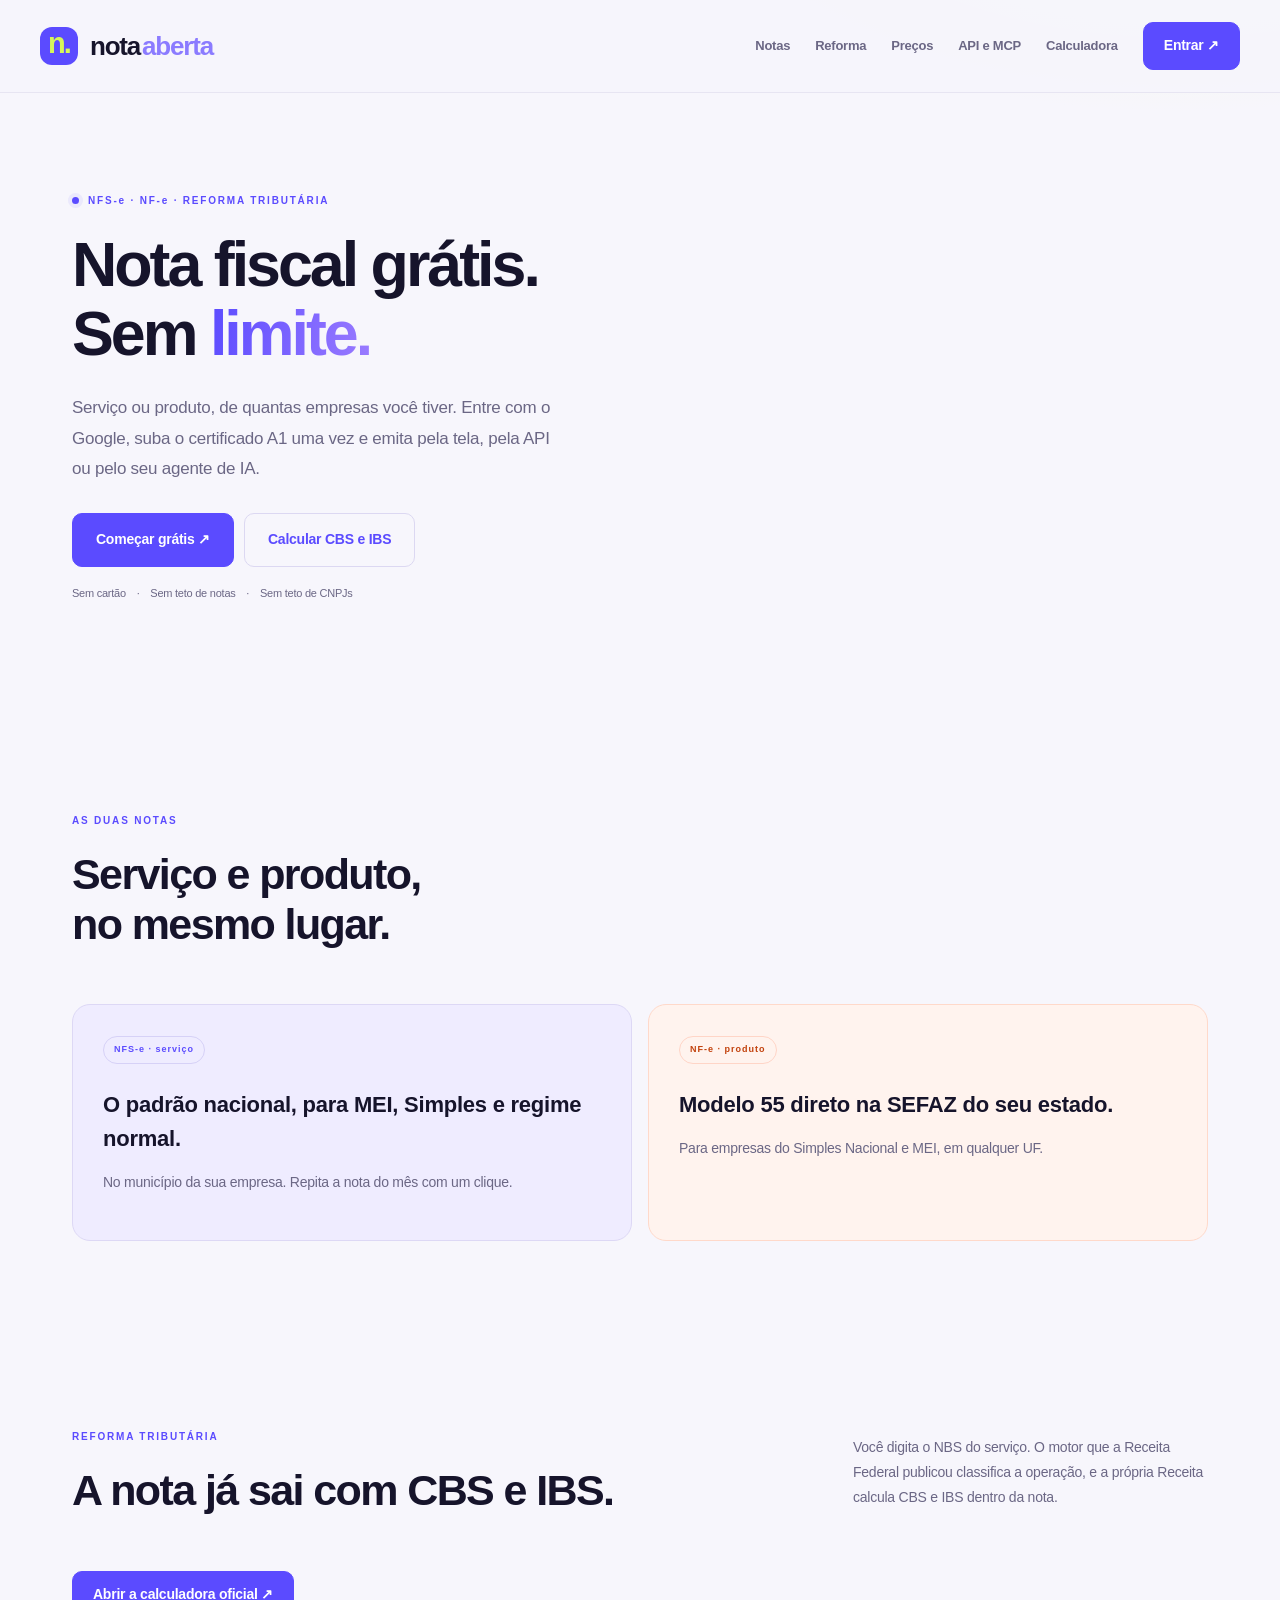
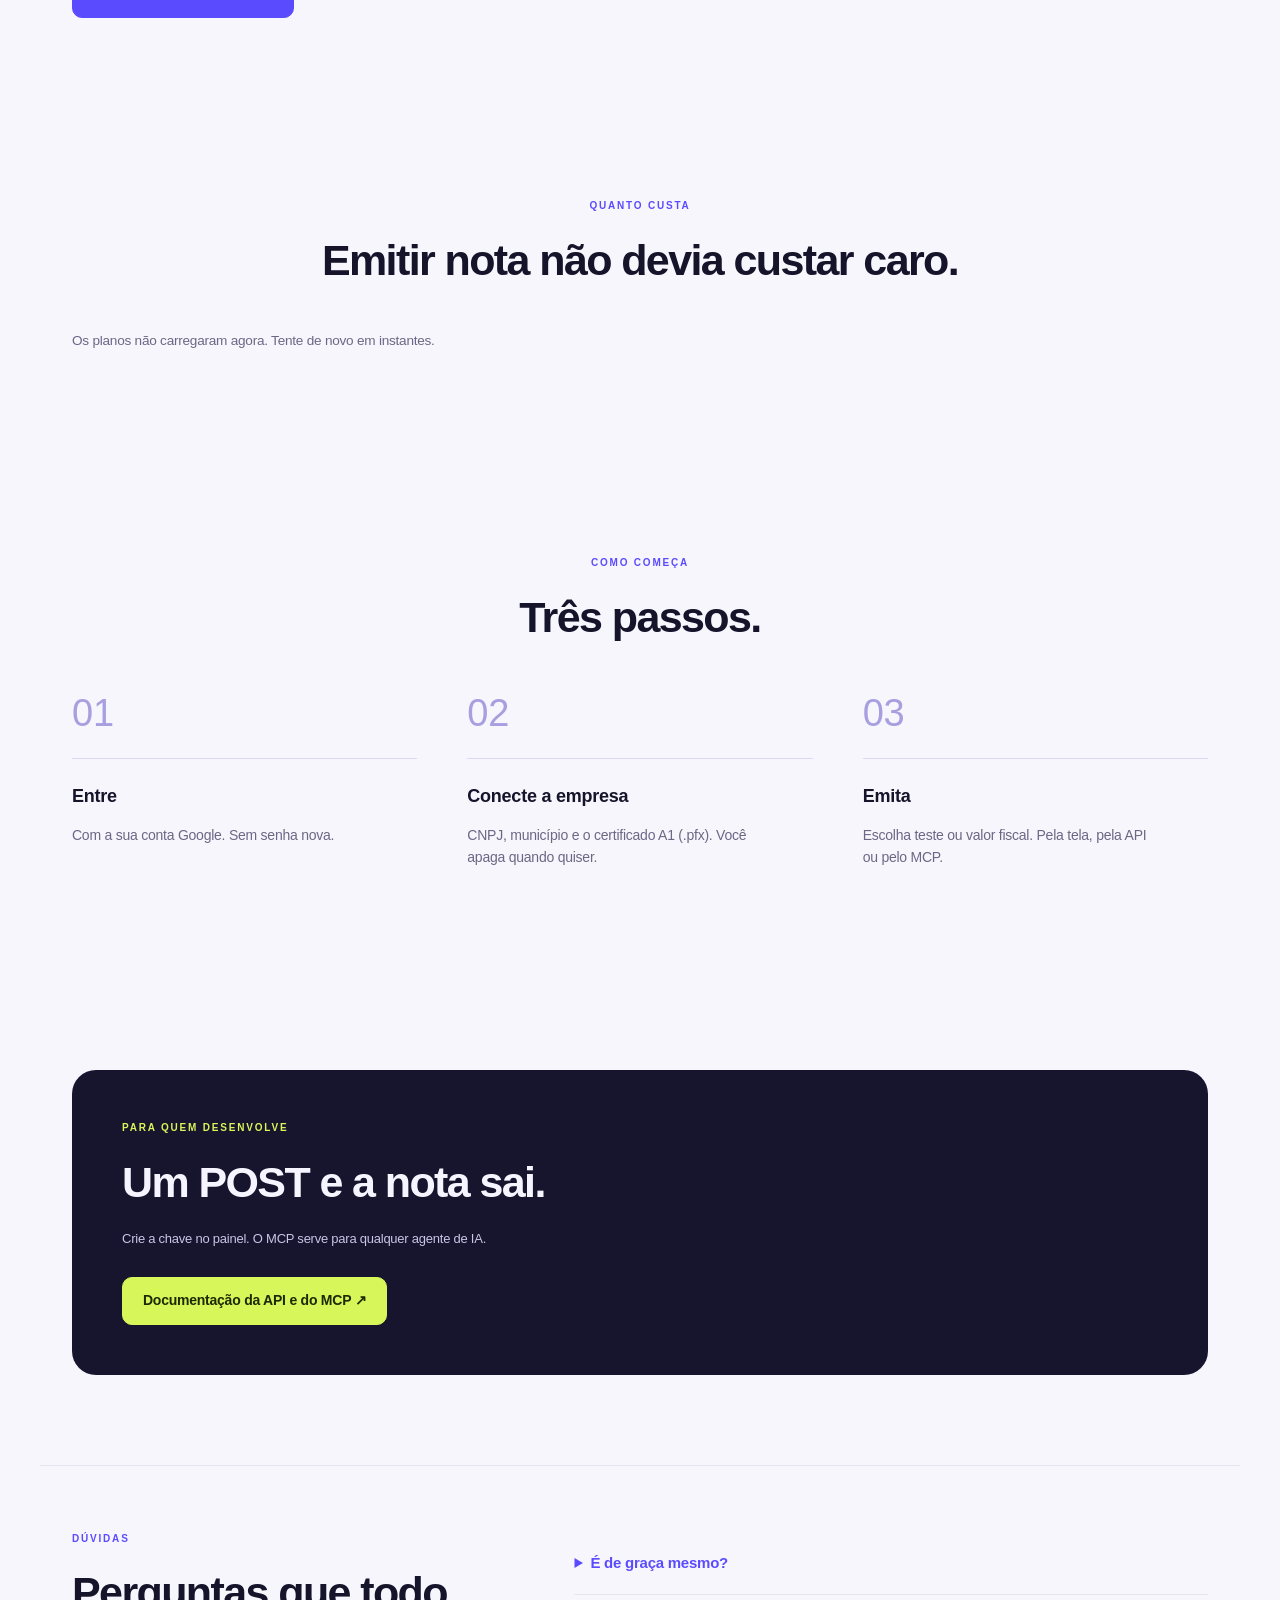
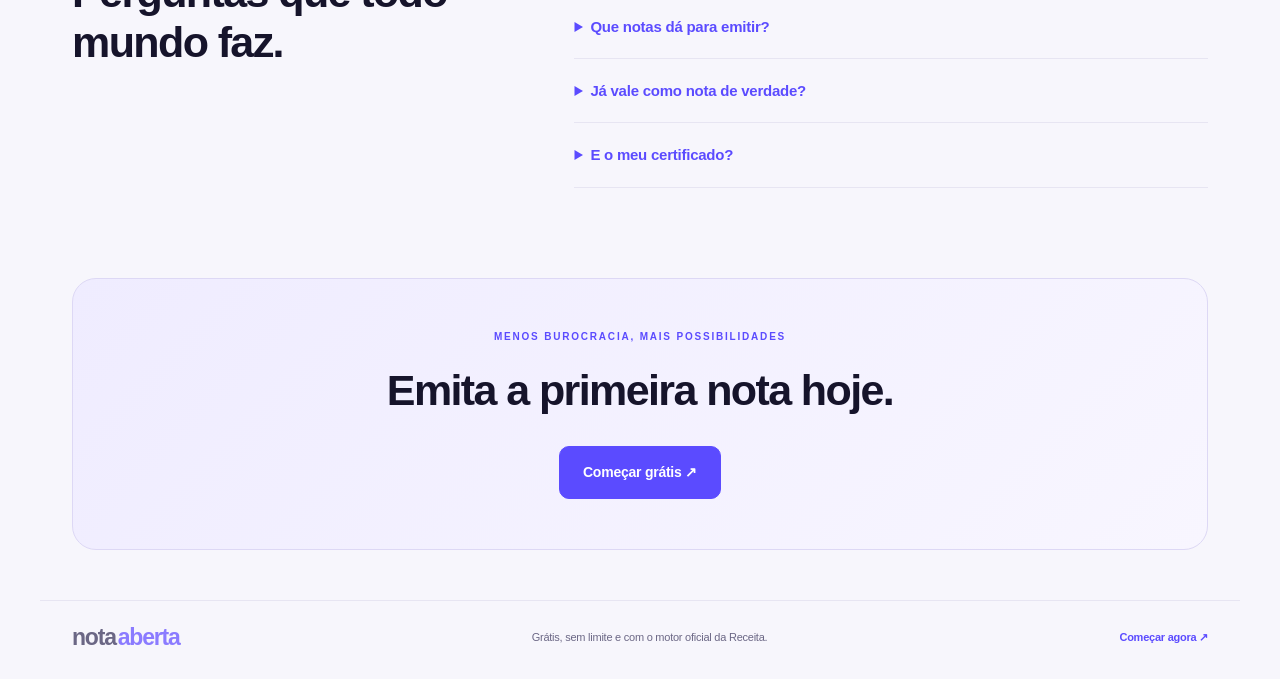
==== commit d84d86a2: "new landing" ====
--- a/web/index.html
+++ b/web/index.html
@@ -4,11 +4,8 @@
     <meta charset="utf-8" />
     <meta name="viewport" content="width=device-width, initial-scale=1" />
     <meta name="theme-color" content="#5b4bff" />
-    <title>Sua nota emitida. Seu dia mais leve · Emite Ai</title>
-    <meta
-      name="description"
-      content="NFS-e nacional, calculadora de CBS e IBS, API e MCP. Emita notas de serviço com a Emite Ai."
-    />
+    <title>Nota fiscal grátis e sem limite · Nota Aberta</title>
+    <meta name="description" content="NFS-e e NF-e grátis e sem limite. Emita notas de serviço e produto, de quantas empresas você tiver. API e MCP para devs." />
     <link rel="stylesheet" href="estilo.css" />
     <link rel="icon" href="icone.svg" type="image/svg+xml" />
   </head>
@@ -16,18 +13,15 @@
     <a class="pular" href="#conteudo">Pular para o conteúdo</a>
     <header class="barra">
       <div class="caixa nav">
-        <a class="marca" href="/" aria-label="Emite Ai, início"
-          ><span class="marca-icone" aria-hidden="true">e.</span>emite<span
-            class="marca-ai"
-            >ai</span
-          ></a
+        <a class="marca" href="/" aria-label="Nota Aberta, início"
+          ><span class="marca-icone" aria-hidden="true">n.</span>nota<span class="marca-ai">aberta</span></a
         >
         <nav class="nav-links" aria-label="Principal">
-          <a href="/index.html#recursos">Produto</a
+          <a href="/index.html#produtos">Notas</a
+          ><a href="/index.html#reforma">Reforma</a
+          ><a href="/index.html#precos">Preços</a
+          ><a href="/index.html#dev">API e MCP</a
           ><a href="/calculadora.html">Calculadora</a
-          ><a href="/index.html#mcp">Para devs</a
-          ><a href="/roadmap.html">Evolução</a
-          ><a href="/index.html#precos">Preços</a
           ><a class="botao" href="/entrar/google"
             >Entrar <span aria-hidden="true">↗</span></a
           >
@@ -37,361 +31,140 @@
     <main id="conteudo">
       <section class="hero caixa">
         <div class="hero-copy">
-          <p class="eyebrow">
-            <span class="live-dot"></span> PARA QUEM EMPREENDE. PARA QUEM CRIA.
-          </p>
-          <h1>Sua nota emitida.<br />Seu dia <em>mais leve.</em></h1>
+          <p class="eyebrow"><span class="live-dot"></span> NFS-e · NF-e · REFORMA TRIBUTÁRIA</p>
+          <h1>Nota fiscal grátis.<br />Sem <em>limite.</em></h1>
           <p class="hero-sub">
-            O próximo passo do seu negócio não precisa ser burocrático. Emita
-            NFS-e, calcule impostos e conecte tudo ao seu sistema em um só
-            lugar.
+            Serviço ou produto, de quantas empresas você tiver. Entre com o Google,
+            suba o certificado A1 uma vez e emita pela tela, pela API ou pelo seu
+            agente de IA.
           </p>
           <div class="acoes">
             <a class="botao grande" href="/entrar/google"
               >Começar grátis <span aria-hidden="true">↗</span></a
             ><a class="botao secundario grande" href="/calculadora.html"
-              >Explorar calculadora</a
+              >Calcular CBS e IBS</a
             >
           </div>
           <p class="hero-note">
-            5 notas por mês grátis <span>·</span> Login com Google
-            <span>·</span> Comece em minutos
+            Sem cartão <span>·</span> Sem teto de notas <span>·</span> Sem teto de
+            CNPJs
           </p>
         </div>
-        <div
-          class="hero-art"
-          aria-label="Ilustração de uma nota de serviço de exemplo"
-        >
-          <div class="orbit orbit-one"></div>
-          <div class="orbit orbit-two"></div>
-          <div class="floating-tag tag-top">✦ Menos cliques, mais negócio</div>
-          <div class="nota-preview">
-            <div class="preview-head">
-              <span class="marca-icone">e.</span
-              ><span
-                >NOTA DE SERVIÇO<br /><small
-                  >Prévia ilustrativa · NFS-e</small
-                ></span
-              ><span class="preview-dots">•••</span>
-            </div>
-            <div class="receipt-value">
-              <span>Seu trabalho tem valor.</span
-              ><strong>R$ 1.500<span>,00</span></strong>
-              <p>Desenvolvimento de website</p>
-            </div>
-            <div class="receipt-line">
-              <span>Documento</span><strong>NFS-e nacional</strong>
-            </div>
-            <div class="receipt-line">
-              <span>Certificado</span><strong>A1 protegido ✓</strong>
-            </div>
-            <div class="receipt-line">
-              <span>PDF oficial</span><strong>DANFSe ↗</strong>
-            </div>
-            <div class="receipt-success">
-              <span>✓</span>
-              <div>
-                Pronto para o próximo passo<small
-                  >Você cuida do negócio. A gente simplifica.</small
-                >
-              </div>
-            </div>
-          </div>
-          <div class="floating-tag tag-bottom">
-            <span class="tiny-icon">↗</span>
-            <div>
-              Da sua tela para o seu fluxo<small
-                >Web + API + agentes de IA</small
-              >
-            </div>
+      </section>
+
+      <section class="caixa section" id="produtos">
+        <div class="section-heading">
+          <div>
+            <p class="eyebrow">AS DUAS NOTAS</p>
+            <h2>Serviço e produto,<br />no mesmo lugar.</h2>
           </div>
         </div>
-      </section>
-      <div class="trust-strip">
-        <div class="caixa">
-          <span>FEITO PARA EMPREENDER</span
-          ><strong>Motor oficial da Receita</strong><span>✳</span
-          ><strong>Certificado cifrado</strong><span>✳</span
-          ><strong>API + MCP</strong><span>✳</span><strong>Nota com valor fiscal</strong>
-        </div>
-      </div>
-      <section class="caixa section" id="recursos">
-        <div class="section-heading">
-          <div>
-            <p class="eyebrow">UM PRODUTO. VÁRIAS POSSIBILIDADES.</p>
-            <h2>Tudo conectado.<br />Do cálculo à emissão.</h2>
-          </div>
-          <p>
-            Ferramentas que já estão desenvolvidas para tirar a complexidade do
-            caminho. Sem esconder como a conta é feita.
-          </p>
-        </div>
-        <div class="recursos">
-          <article class="recurso">
-            <div class="recurso-top">
-              <span class="feature-icon" aria-hidden="true">🧮</span
-              ><span>01 / Calculadora na web</span>
-            </div>
-            <h3>Sua próxima conta, sem mistério.</h3>
-            <p>
-              Data, UF, município, CST e cClassTrib das tabelas oficiais da data
-              e base de cálculo. Veja a redução, a alíquota efetiva e a memória
-              de cálculo por item.
-            </p>
+        <div class="duas">
+          <article class="rule-card">
+            <span class="pill">NFS-e · serviço</span>
+            <h3>O padrão nacional, para MEI, Simples e regime normal.</h3>
+            <p>No município da sua empresa. Repita a nota do mês com um clique.</p>
           </article>
-          <article class="recurso">
-            <div class="recurso-top">
-              <span class="feature-icon" aria-hidden="true">🔌</span
-              ><span>02 / API REST</span>
-            </div>
-            <h3>Conecte ao que você já usa.</h3>
-            <p>
-              A mesma API da Receita em /api, com Swagger, rotas de cálculo e
-              dados abertos, teto por IP e CORS aberto.
-            </p>
-          </article>
-          <article class="recurso">
-            <div class="recurso-top">
-              <span class="feature-icon" aria-hidden="true">🤖</span
-              ><span>03 / MCP</span>
-            </div>
-            <h3>Pronta para seus agentes.</h3>
-            <p>
-              Cálculos e consultas em POST /mcp, só leitura. Integre ferramentas
-              fiscais ao fluxo do seu agente de IA.
-            </p>
-          </article>
-          <article class="recurso">
-            <div class="recurso-top">
-              <span class="feature-icon" aria-hidden="true">✓</span
-              ><span>04 / Motor da Receita</span>
-            </div>
-            <h3>O mesmo motor. O mesmo número.</h3>
-            <p>
-              O cálculo vem do motor oficial da Receita Federal, sem alteração.
-              A mesma regra, o mesmo resultado.
-            </p>
-          </article>
-          <article class="recurso">
-            <div class="recurso-top">
-              <span class="feature-icon" aria-hidden="true">🧾</span
-              ><span>05 / Emissor de NFS-e</span>
-            </div>
-            <h3>Do serviço prestado à nota emitida.</h3>
-            <p>
-              DPS nacional: produção 1.01 e produção restrita 1.02. Assinatura
-              RSA-SHA256 e envio à Sefin com A1 em memória. Pedido repetido
-              nunca duplica.
-            </p>
-          </article>
-          <article class="recurso">
-            <div class="recurso-top">
-              <span class="feature-icon" aria-hidden="true">🔐</span
-              ><span>06 / Certificado cifrado</span>
-            </div>
-            <h3>Seu certificado bem guardado.</h3>
-            <p>
-              AES-256-GCM, uma chave por empresa e uma chave mestra fora do
-              banco. Você pode apagar seu certificado quando quiser.
-            </p>
-          </article>
-          <article class="recurso">
-            <div class="recurso-top">
-              <span class="feature-icon" aria-hidden="true">📄</span
-              ><span>07 / PDF oficial</span>
-            </div>
-            <h3>O documento que fecha o ciclo.</h3>
-            <p>
-              DANFSe Service da Receita, em Go, ao lado do motor. O PDF oficial
-              da NFS-e gerado a partir do XML.
-            </p>
-          </article>
-          <article class="recurso recurso-cta">
-            <span class="eyebrow">O QUE VEM A SEGUIR</span>
-            <h3>O que vem<br />pela frente?</h3>
-            <p>Acompanhe as entregas e os próximos passos da Emite Ai.</p>
-            <a href="/roadmap.html"
-              >Explore a evolução <span aria-hidden="true">↗</span></a
-            >
+          <article class="rule-card lilac">
+            <span class="pill">NF-e · produto</span>
+            <h3>Modelo 55 direto na SEFAZ do seu estado.</h3>
+            <p>Para empresas do Simples Nacional e MEI, em qualquer UF.</p>
           </article>
         </div>
       </section>
-      <section class="section steps-section">
-        <div class="caixa">
-          <p class="eyebrow">DO OLÁ À PRIMEIRA NOTA</p>
-          <h2>Simples desde o começo.</h2>
-          <div class="tres steps">
-            <article>
-              <span class="step-number">01</span>
-              <h3>Entre com o Google</h3>
-              <p>
-                Uma conta que você já usa. Sem precisar lembrar de mais uma
-                senha.
-              </p>
-            </article>
-            <article>
-              <span class="step-number">02</span>
-              <h3>Conecte sua empresa</h3>
-              <p>
-                Informe o CNPJ, o município e adicione o certificado A1. Ele
-                fica cifrado.
-              </p>
-            </article>
-            <article>
-              <span class="step-number">03</span>
-              <h3>Emita do seu jeito</h3>
-              <p>
-                Pelo painel, pela API ou com um agente de IA. Sua operação, seu
-                fluxo.
-              </p>
-            </article>
-          </div>
-        </div>
-      </section>
-      <section class="caixa section" id="regras">
+
+      <section class="caixa section" id="reforma">
         <div class="section-heading">
           <div>
-            <p class="eyebrow">UM DETALHE QUE FAZ DIFERENÇA</p>
-            <h2>O ano muda.<br />A regra também.</h2>
+            <p class="eyebrow">REFORMA TRIBUTÁRIA</p>
+            <h2>A nota já sai com CBS e IBS.</h2>
           </div>
           <p>
-            Duas regras do motor para você calcular com a entrada certa, desde a
-            primeira tentativa.
+            Você digita o NBS do serviço. O motor que a Receita Federal publicou
+            classifica a operação, e a própria Receita calcula CBS e IBS dentro da
+            nota.
           </p>
         </div>
-        <div class="duas">
-          <article class="rule-card">
-            <span class="pill">ATÉ 31/12/2026</span>
-            <h3>O motor resolve as alíquotas.</h3>
-            <p>
-              As alíquotas são definidas automaticamente. O motor
-              <strong>recusa <code>aliquotasNominais</code></strong> na entrada
-              e retorna o erro <code>REG-036</code>.
-            </p>
-          </article>
-          <article class="rule-card lilac">
-            <span class="pill">A PARTIR DE 2027</span>
-            <h3>Você informa a alíquota nominal.</h3>
-            <p>
-              A alíquota nominal passa a ser
-              <strong>obrigatória na entrada</strong>. Atenção: o motor só traz
-              alíquotas de referência de 2026.
-            </p>
-          </article>
-        </div>
+        <a class="botao" href="/calculadora.html">Abrir a calculadora oficial ↗</a>
       </section>
-      <section class="caixa" id="mcp">
-        <div class="developer-panel">
-          <div>
-            <p class="eyebrow">FEITO PARA CONECTAR</p>
-            <h2>Seu agente de IA.<br />Com ferramentas fiscais.</h2>
-            <p>
-              MCP para agentes de IA em <code>POST /mcp</code>: Streamable HTTP,
-              só POST e sem sessão. Cálculos e tabelas públicas, só leitura.
-            </p>
-            <p>
-              Com <code>Authorization: Bearer na_...</code>, uma chave criada no
-              painel, seu agente também acessa <code>listar_empresas</code>,
-              <code>emitir_nfse</code>, <code>cancelar_nfse</code> e
-              <code>listar_notas</code>.
-            </p>
-            <a class="botao" href="/api/swagger-ui.html"
-              >Explorar a API REST ↗</a
-            >
-          </div>
-          <div class="code-window">
-            <div class="code-title"><span>● ● ●</span> ferramentas / MCP</div>
-            <pre><code><span class="code-comment">// Endpoint neste servidor</span>
-<span class="host">localhost:8080</span>/mcp
 
-<span class="code-comment">// Cálculos e consultas públicas</span>
-calcular_cbs_ibs
- tabelas_cbs_ibs
- aliquotas_referencia
- versao_motor
-
-<span class="code-comment">// Seu sistema, com a mesma API</span>
-/api → cálculo + dados abertos
-Swagger · CORS aberto · teto por IP</code></pre>
-            <div class="code-footer">
-              <span class="live-dot"></span> Motor oficial. Integração do seu
-              jeito.
-            </div>
-          </div>
-        </div>
-      </section>
       <section class="caixa section" id="precos">
-        <p class="eyebrow centro">ESPAÇO PARA COMEÇAR. ESPAÇO PARA CRESCER.</p>
-        <h2 class="titulo-secao">Seu próximo passo cabe aqui.</h2>
-        <p class="centro muted">
-          Comece com 5 notas grátis por mês. Escolha um plano conforme seu
-          negócio crescer.
-        </p>
+        <p class="eyebrow centro">QUANTO CUSTA</p>
+        <h2 class="titulo-secao">Emitir nota não devia custar caro.</h2>
         <div class="planos" id="planos" aria-live="polite">
           <p class="dica">Carregando os planos…</p>
         </div>
       </section>
+
+      <section class="caixa section">
+        <p class="eyebrow centro">COMO COMEÇA</p>
+        <h2 class="titulo-secao">Três passos.</h2>
+        <div class="tres steps">
+          <article>
+            <span class="step-number">01</span>
+            <h3>Entre</h3>
+            <p>Com a sua conta Google. Sem senha nova.</p>
+          </article>
+          <article>
+            <span class="step-number">02</span>
+            <h3>Conecte a empresa</h3>
+            <p>CNPJ, município e o certificado A1 (.pfx). Você apaga quando quiser.</p>
+          </article>
+          <article>
+            <span class="step-number">03</span>
+            <h3>Emita</h3>
+            <p>Escolha teste ou valor fiscal. Pela tela, pela API ou pelo MCP.</p>
+          </article>
+        </div>
+      </section>
+
+      <section class="caixa section" id="dev">
+        <div class="developer-panel">
+          <div>
+            <p class="eyebrow">PARA QUEM DESENVOLVE</p>
+            <h2>Um POST e a nota sai.</h2>
+            <p>Crie a chave no painel. O MCP serve para qualquer agente de IA.</p>
+            <a class="botao" href="/api/swagger-ui.html">Documentação da API e do MCP ↗</a>
+          </div>
+        </div>
+      </section>
+
       <section class="caixa section faq">
         <div>
-          <p class="eyebrow">SEM PONTAS SOLTAS</p>
-          <h2>Antes de<br />dar o primeiro passo.</h2>
+          <p class="eyebrow">DÚVIDAS</p>
+          <h2>Perguntas que todo mundo faz.</h2>
         </div>
         <div>
           <details>
-            <summary>O que preciso para emitir?</summary>
-            <p>
-              Uma conta Google, os dados da empresa e o certificado A1 (.pfx). O
-              município precisa estar conveniado ao padrão nacional de NFS-e.
-            </p>
+            <summary>É de graça mesmo?</summary>
+            <p>Sim: notas e empresas ilimitadas, API, MCP e a calculadora, sem pagar nada.</p>
           </details>
           <details>
-            <summary>Como meu certificado é protegido?</summary>
-            <p>
-              Com AES-256-GCM e uma chave por empresa, protegida por uma chave
-              mestra fora do banco. O A1 é aberto em memória na hora de assinar
-              e enviar. Você pode apagá-lo pelo painel.
-            </p>
+            <summary>Que notas dá para emitir?</summary>
+            <p>A NFS-e do padrão nacional (serviço) e a NF-e modelo 55 (produto).</p>
           </details>
           <details>
-            <summary>A nota já tem valor fiscal?</summary>
-            <p>
-              Depende do ambiente selecionado no painel e da configuração do
-              servidor. Produção restrita é para testes, sem valor fiscal. Em
-              produção, a nota tem valor fiscal.
-            </p>
+            <summary>Já vale como nota de verdade?</summary>
+            <p>Sim, quando você escolhe "Valor fiscal" ao emitir.</p>
           </details>
           <details>
-            <summary>O cálculo é da Emite Ai?</summary>
-            <p>
-              O cálculo usa o motor oficial da Receita Federal, sem alteração. A
-              Emite Ai cuida da interface, da integração e dos fluxos ao redor
-              dele.
-            </p>
+            <summary>E o meu certificado?</summary>
+            <p>Fica cifrado com AES-256 e uma chave só da sua empresa.</p>
           </details>
         </div>
       </section>
+
       <section class="caixa">
         <div class="closing">
           <p class="eyebrow">MENOS BUROCRACIA, MAIS POSSIBILIDADES</p>
-          <h2>Seu negócio tem muito<br />mais para fazer hoje.</h2>
-          <a class="botao grande" href="/entrar/google">Vamos emitir? ↗</a>
+          <h2>Emita a primeira nota hoje.</h2>
+          <a class="botao grande" href="/entrar/google">Começar grátis ↗</a>
         </div>
-        <aside class="aviso legal">
-          <strong>Transparência em primeiro lugar.</strong>
-          <p>
-            Este projeto <strong>não é da Receita Federal</strong>. O cálculo usa
-            o motor oficial disponibilizado pela Receita Federal, sem alteração.
-            O resultado é informativo: decisão judicial ou interpretação
-            tributária diferente pode exigir adaptação, e nem a Receita nem nós
-            damos garantia ou efeito vinculante ao cálculo. Confira com o seu
-            contador antes de emitir documento fiscal.
-          </p>
-        </aside>
       </section>
     </main>
     <footer class="rodape caixa">
-      <a class="marca" href="/">emite<span class="marca-ai">ai</span></a
-      ><span>Menos burocracia. Mais espaço para crescer.</span
+      <a class="marca" href="/">nota<span class="marca-ai">aberta</span></a
+      ><span>Grátis, sem limite e com o motor oficial da Receita.</span
       ><a href="/entrar/google">Começar agora ↗</a>
     </footer>
     <script src="landing.js"></script>
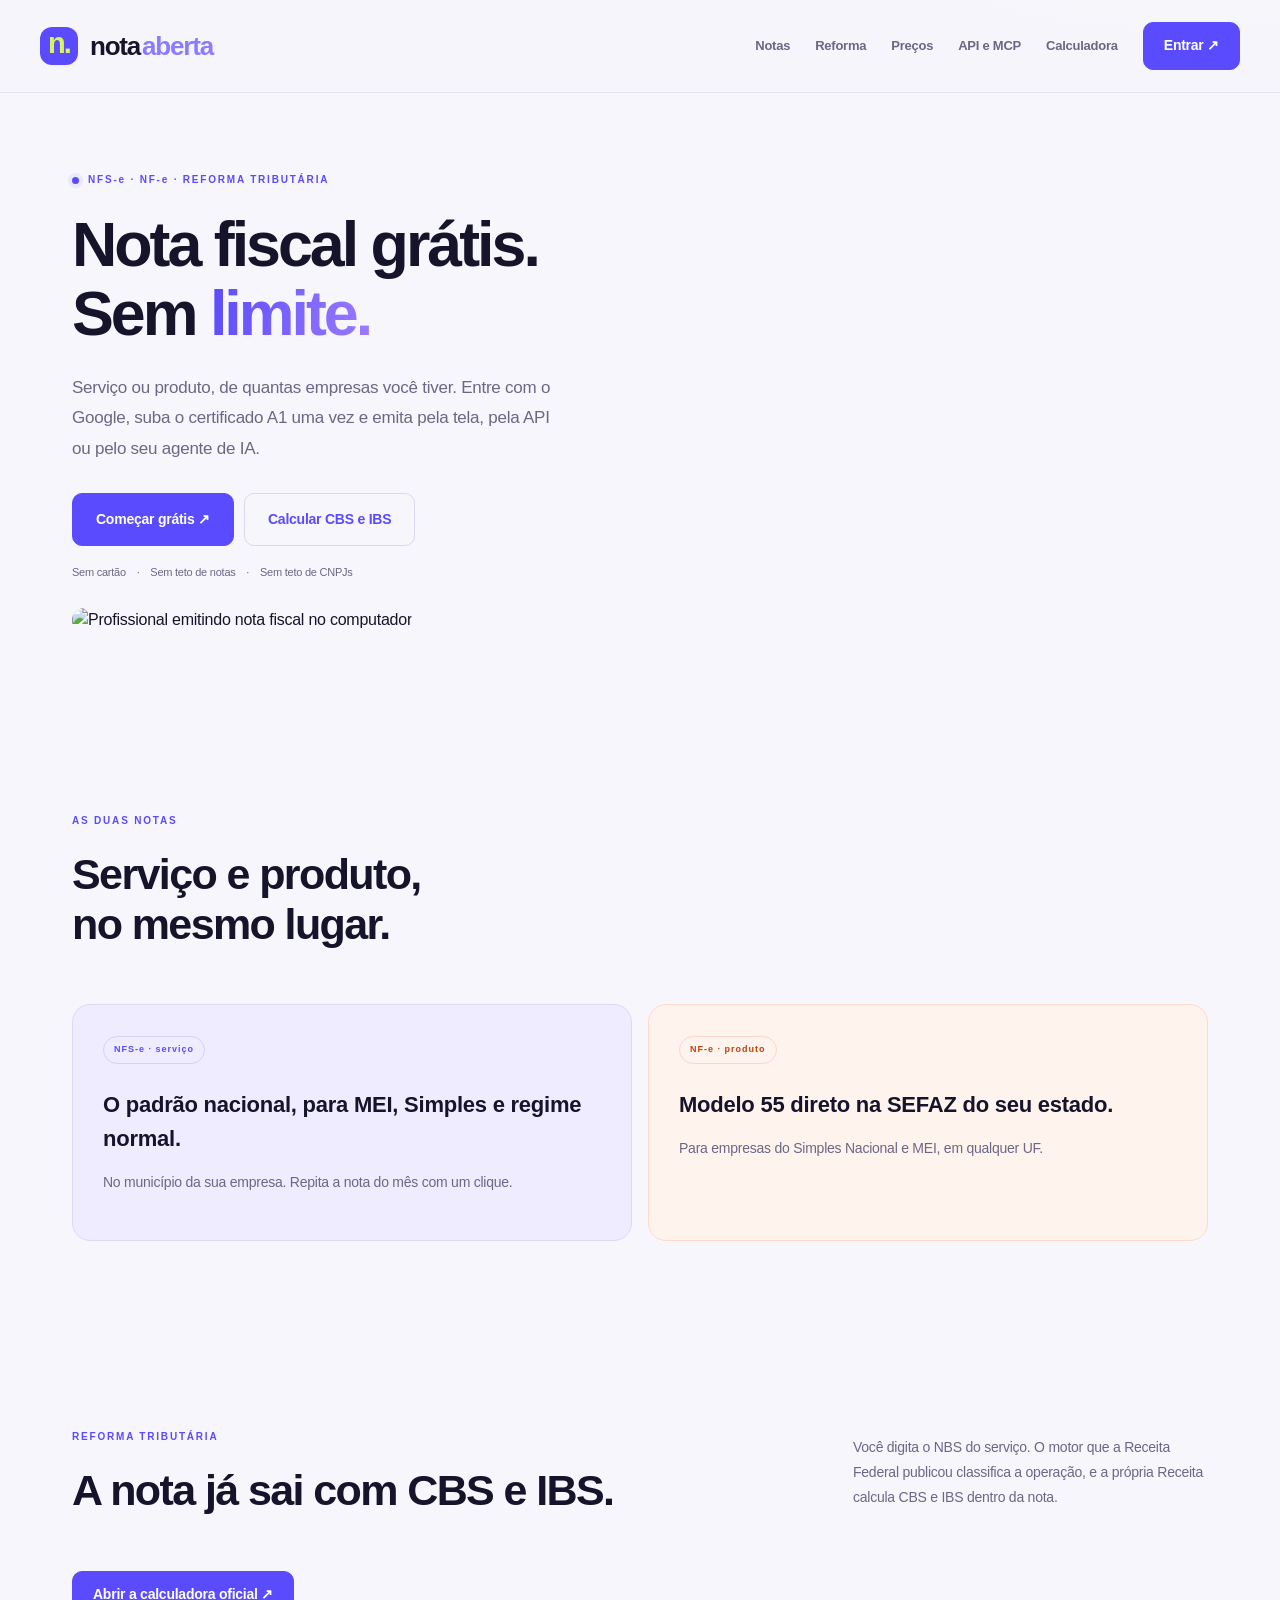
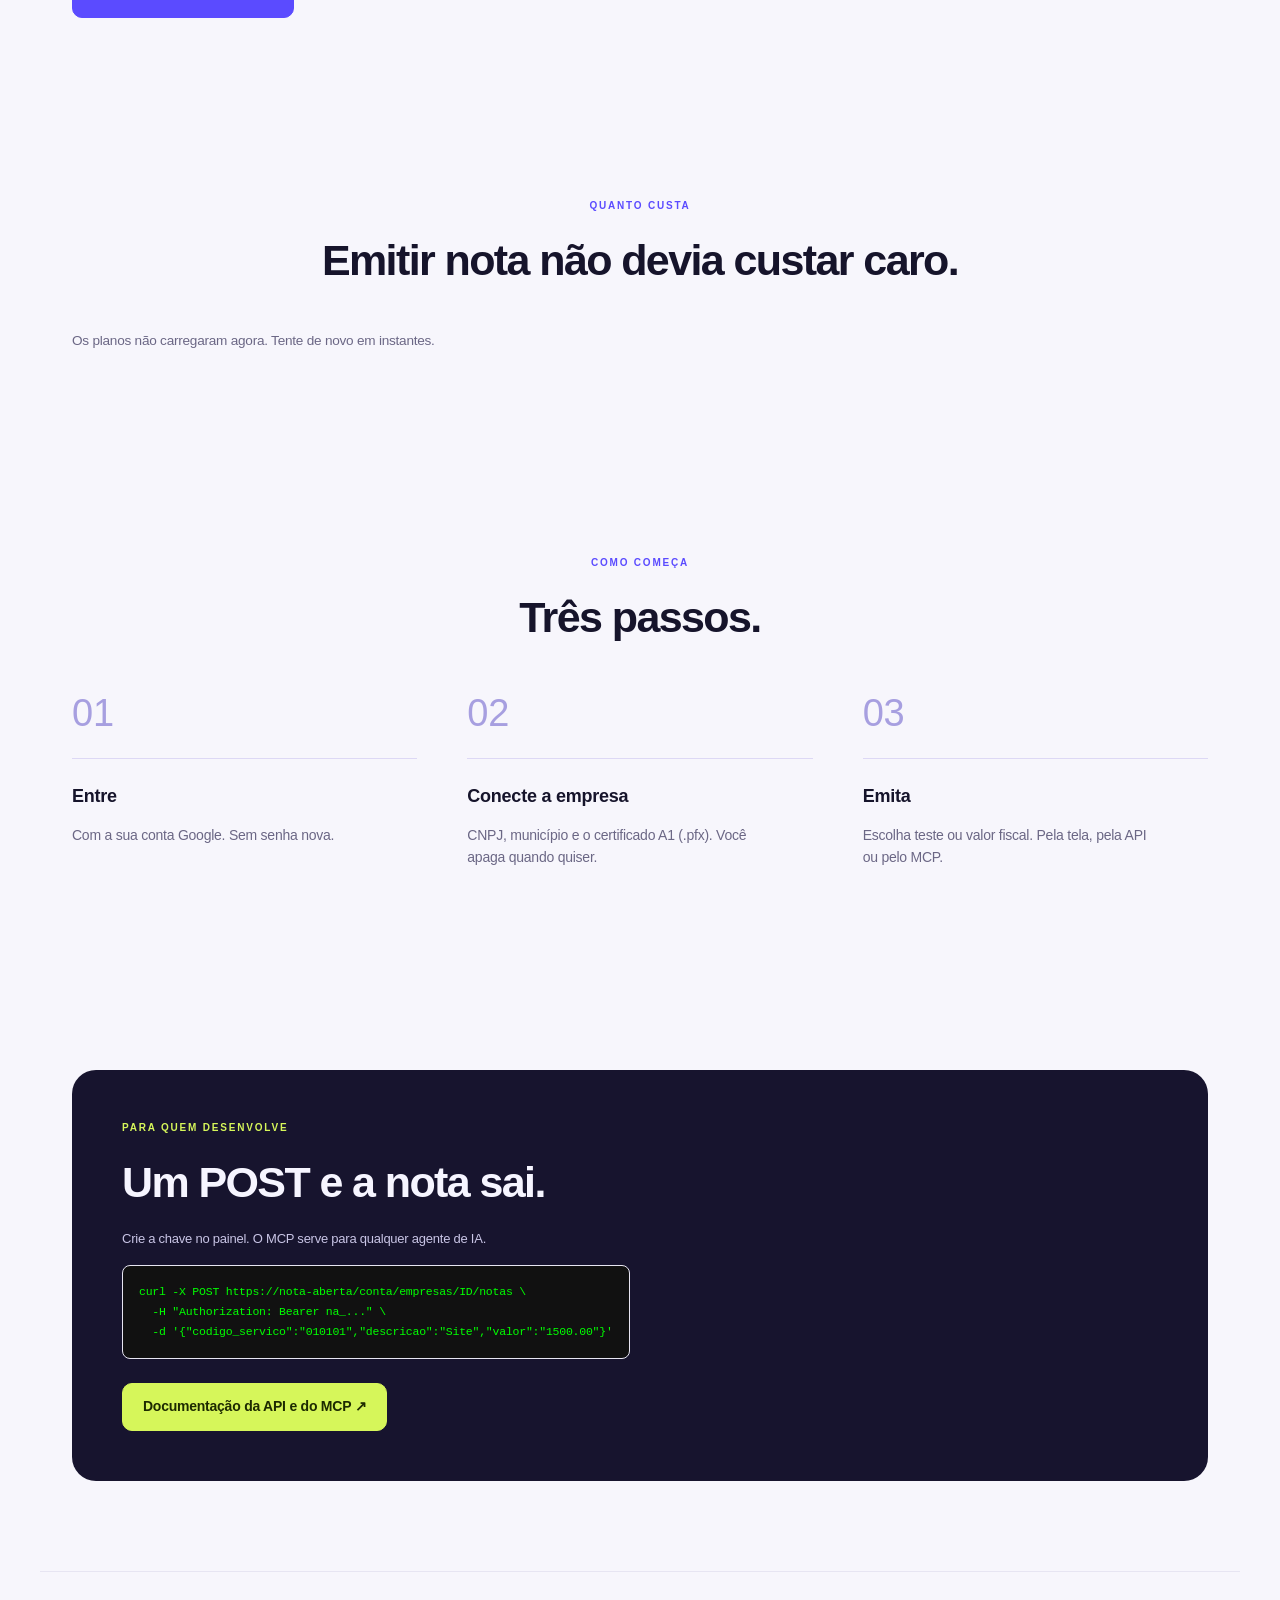
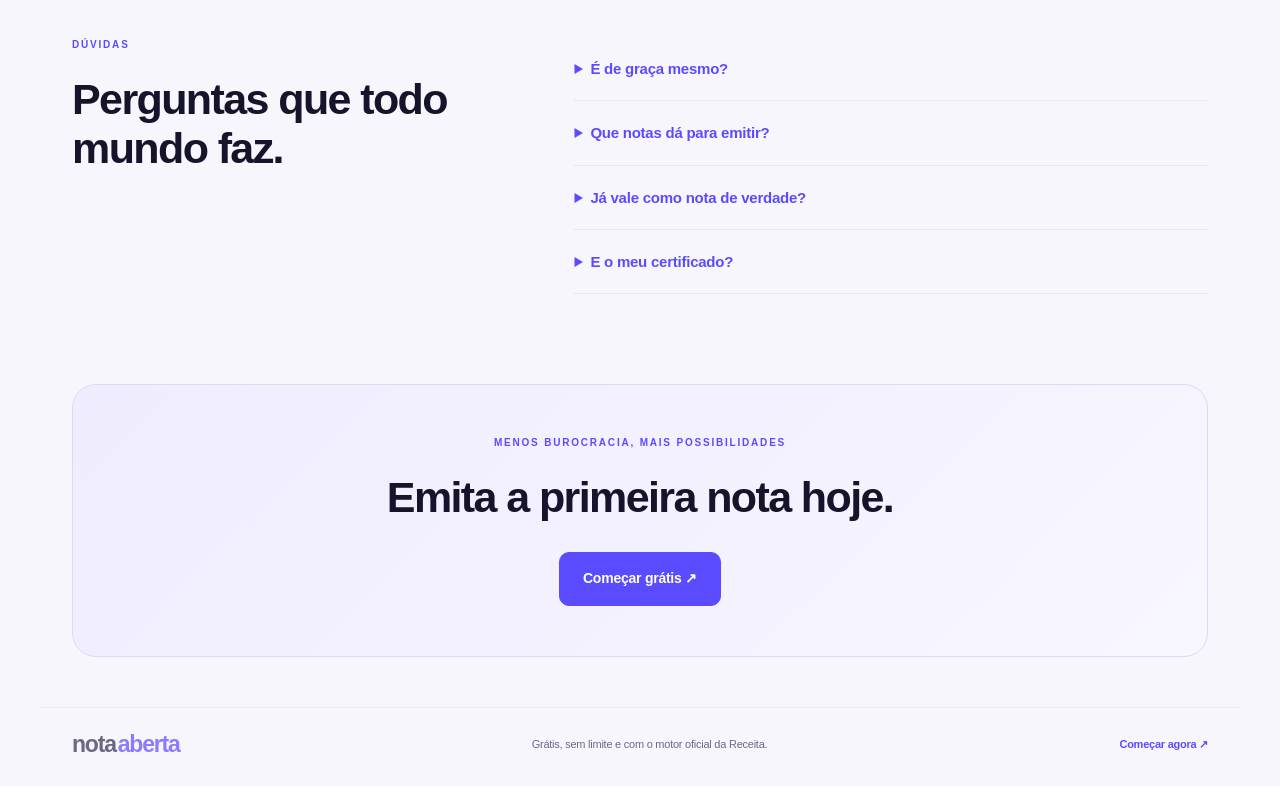
==== commit 0235c8f8: "resolve menu and seo" ====
--- a/web/index.html
+++ b/web/index.html
@@ -6,6 +6,10 @@
     <meta name="theme-color" content="#5b4bff" />
     <title>Nota fiscal grátis e sem limite · Nota Aberta</title>
     <meta name="description" content="NFS-e e NF-e grátis e sem limite. Emita notas de serviço e produto, de quantas empresas você tiver. API e MCP para devs." />
+    <meta property="og:title" content="Nota fiscal grátis e sem limite · Nota Aberta" />
+    <meta property="og:description" content="NFS-e e NF-e grátis e sem limite. Emita notas de serviço e produto, de quantas empresas você tiver." />
+    <meta property="og:type" content="website" />
+    <script type="application/ld+json">{"@context":"https://schema.org","@type":"SoftwareApplication","name":"Nota Aberta","applicationCategory":"BusinessApplication","offers":{"@type":"Offer","price":"0","priceCurrency":"BRL"}}</script>
     <link rel="stylesheet" href="estilo.css" />
     <link rel="icon" href="icone.svg" type="image/svg+xml" />
   </head>
@@ -45,10 +49,11 @@
               >Calcular CBS e IBS</a
             >
           </div>
-          <p class="hero-note">
+            <p class="hero-note">
             Sem cartão <span>·</span> Sem teto de notas <span>·</span> Sem teto de
             CNPJs
           </p>
+          <img src="https://images.unsplash.com/photo-1556742049-0cfed4f6a45d?w=800" alt="Profissional emitindo nota fiscal no computador" style="border-radius:12px;margin-top:1rem;max-width:100%" />
         </div>
       </section>
 
@@ -124,6 +129,9 @@
             <p class="eyebrow">PARA QUEM DESENVOLVE</p>
             <h2>Um POST e a nota sai.</h2>
             <p>Crie a chave no painel. O MCP serve para qualquer agente de IA.</p>
+            <pre style="background:#111;color:#0f0;padding:1rem;border-radius:8px;overflow:auto"><code>curl -X POST https://nota-aberta/conta/empresas/ID/notas \
+  -H "Authorization: Bearer na_..." \
+  -d '{"codigo_servico":"010101","descricao":"Site","valor":"1500.00"}'</code></pre>
             <a class="botao" href="/api/swagger-ui.html">Documentação da API e do MCP ↗</a>
           </div>
         </div>
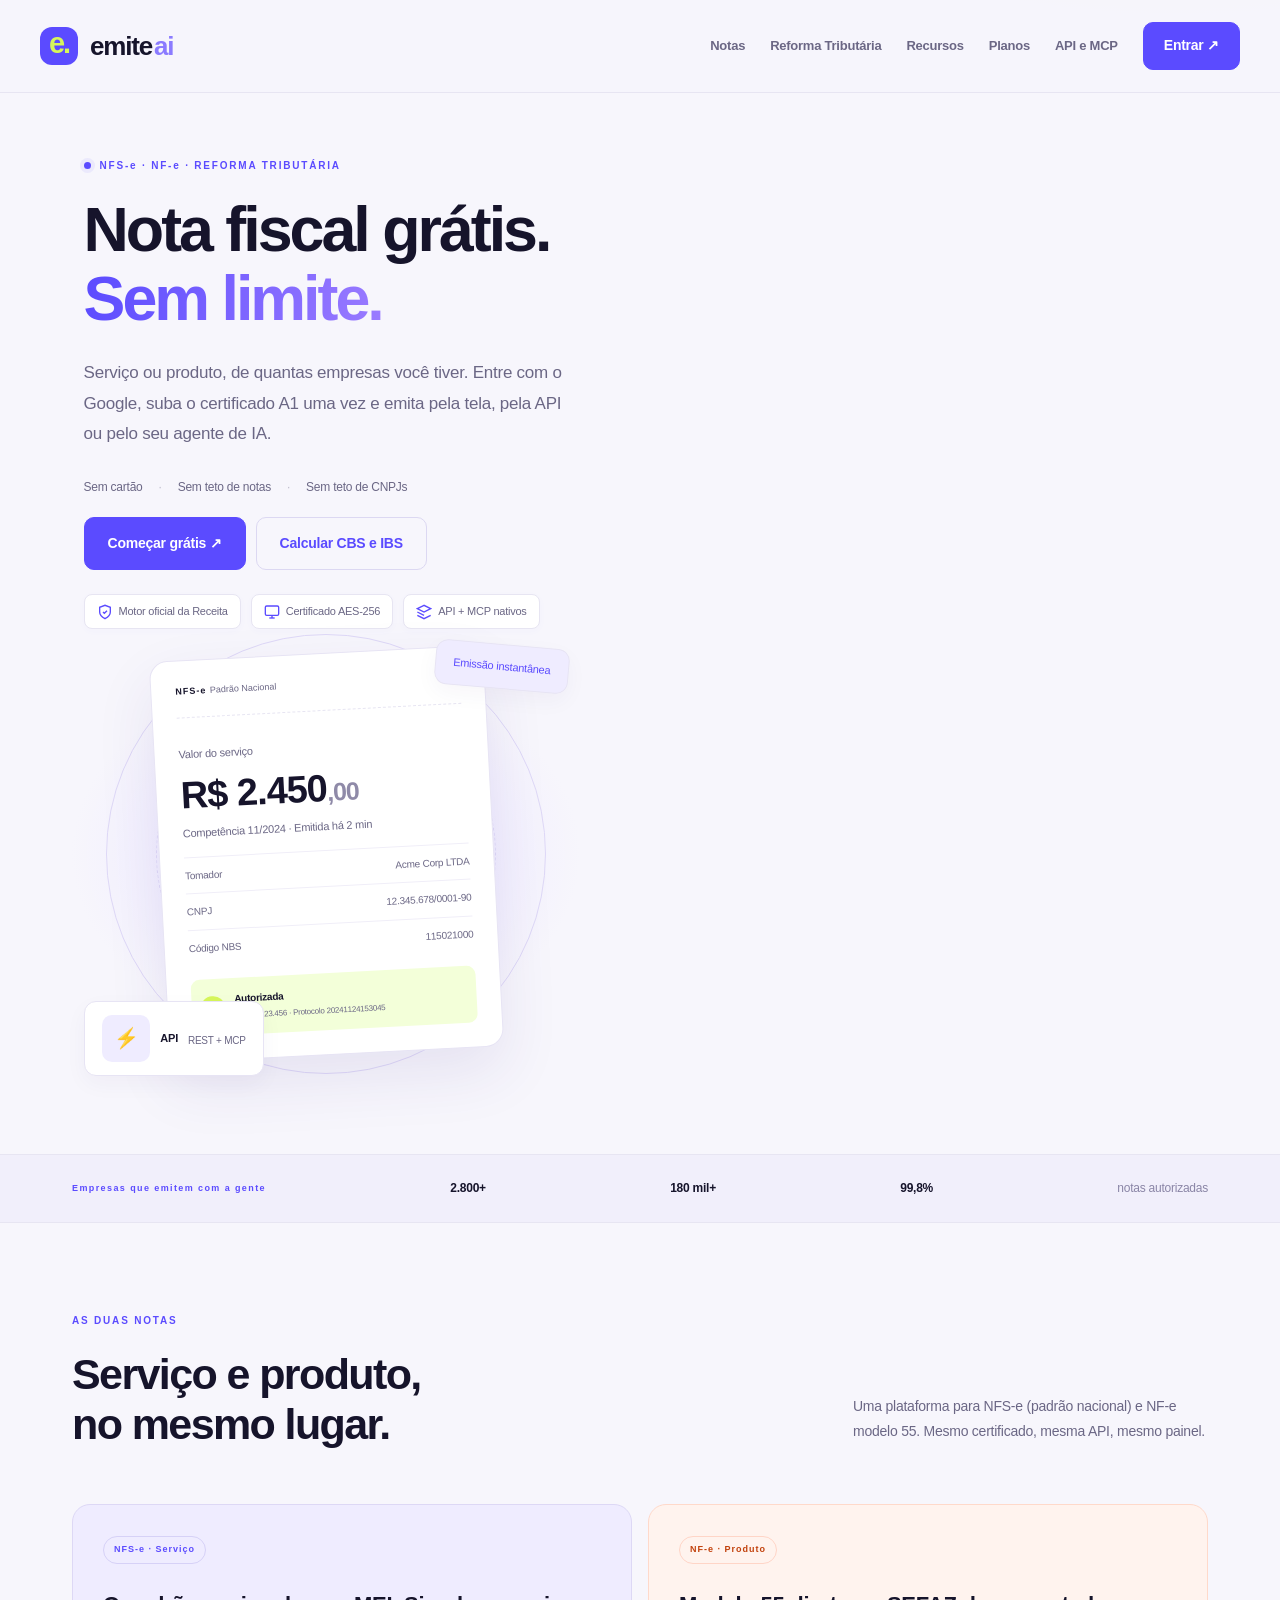
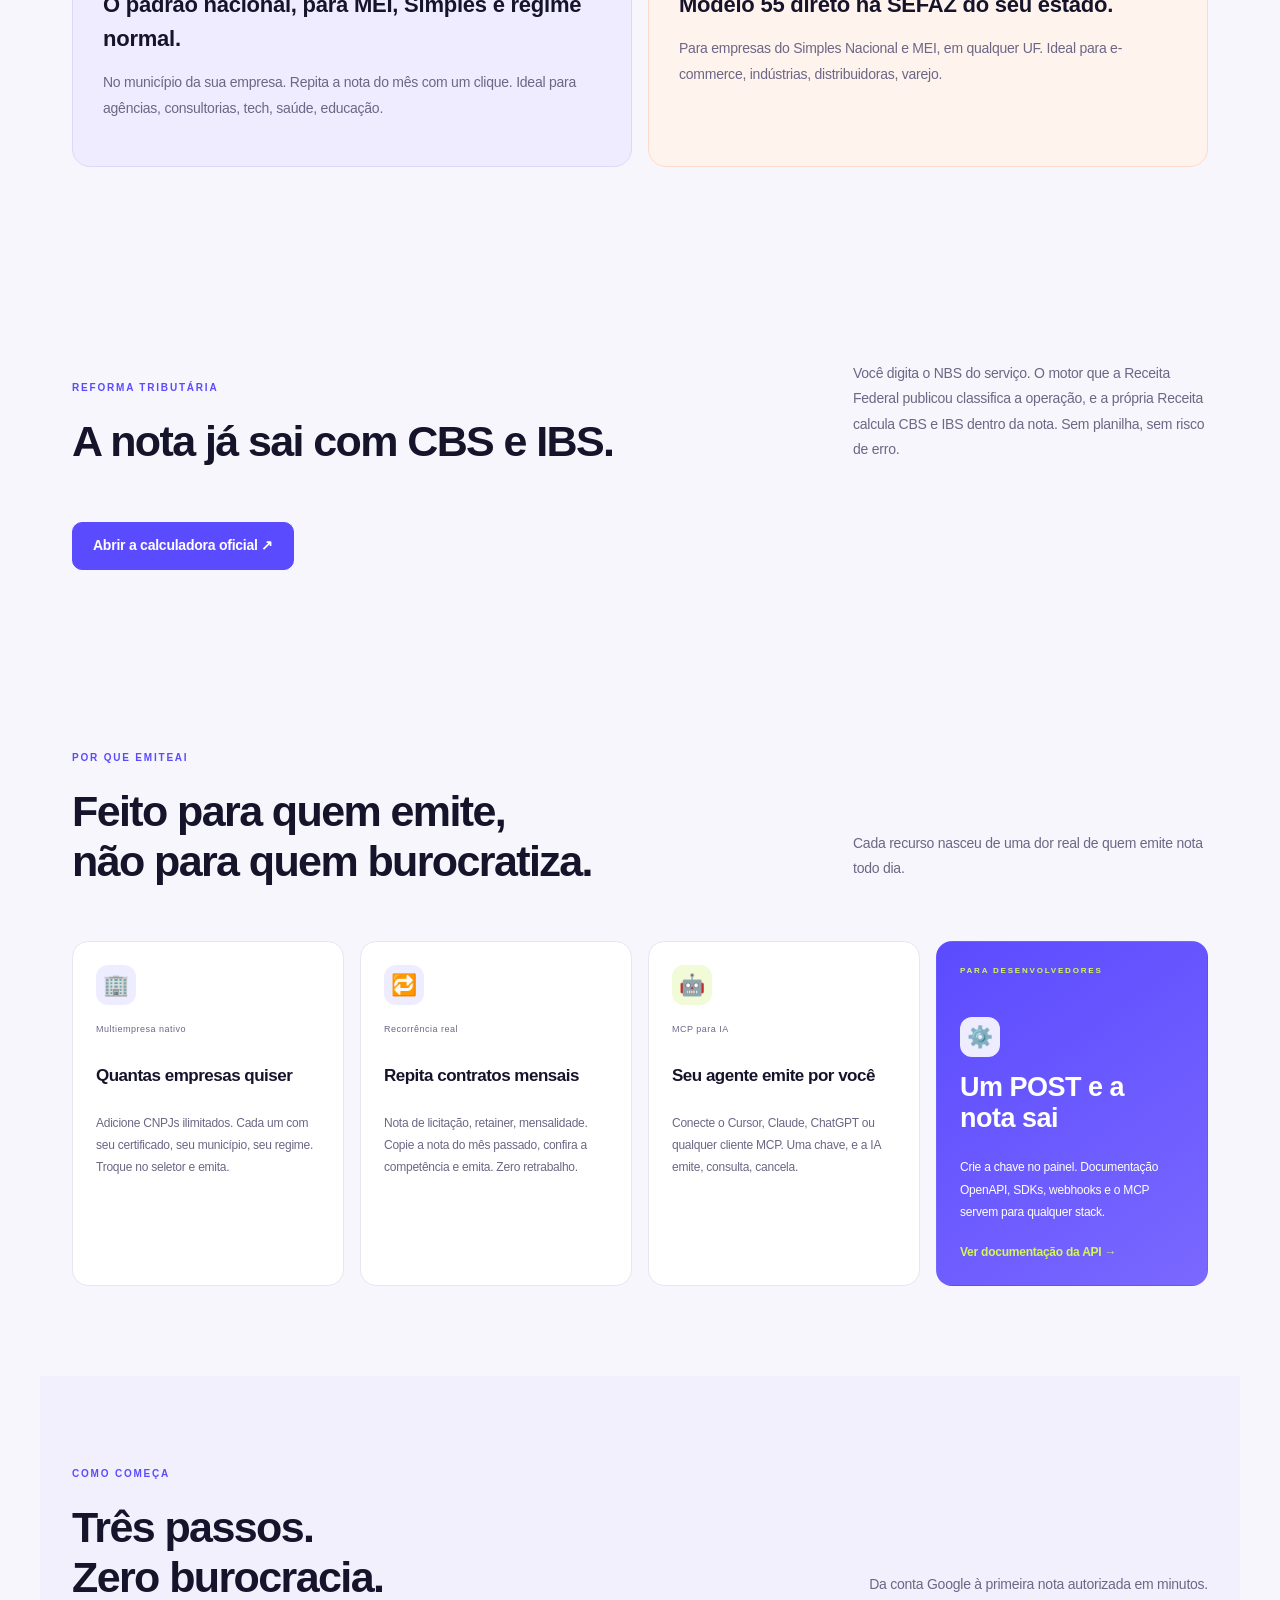
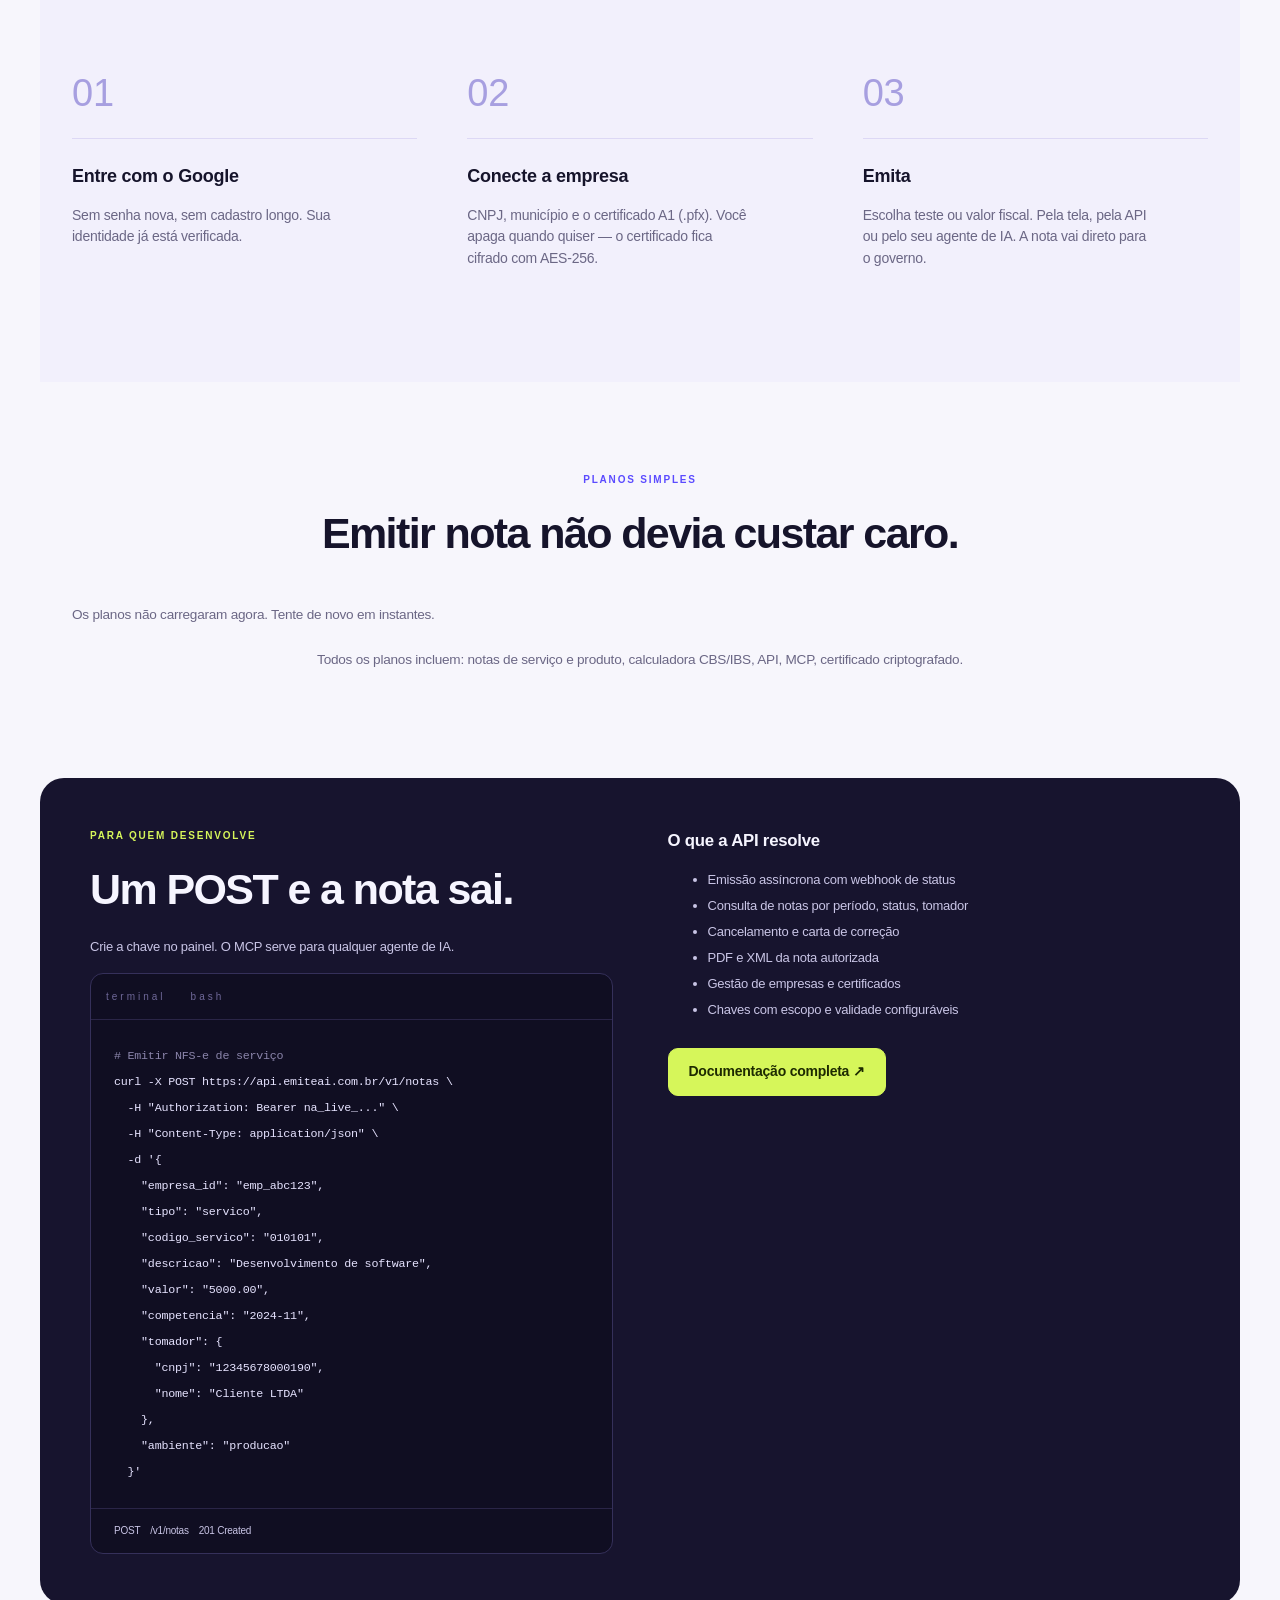
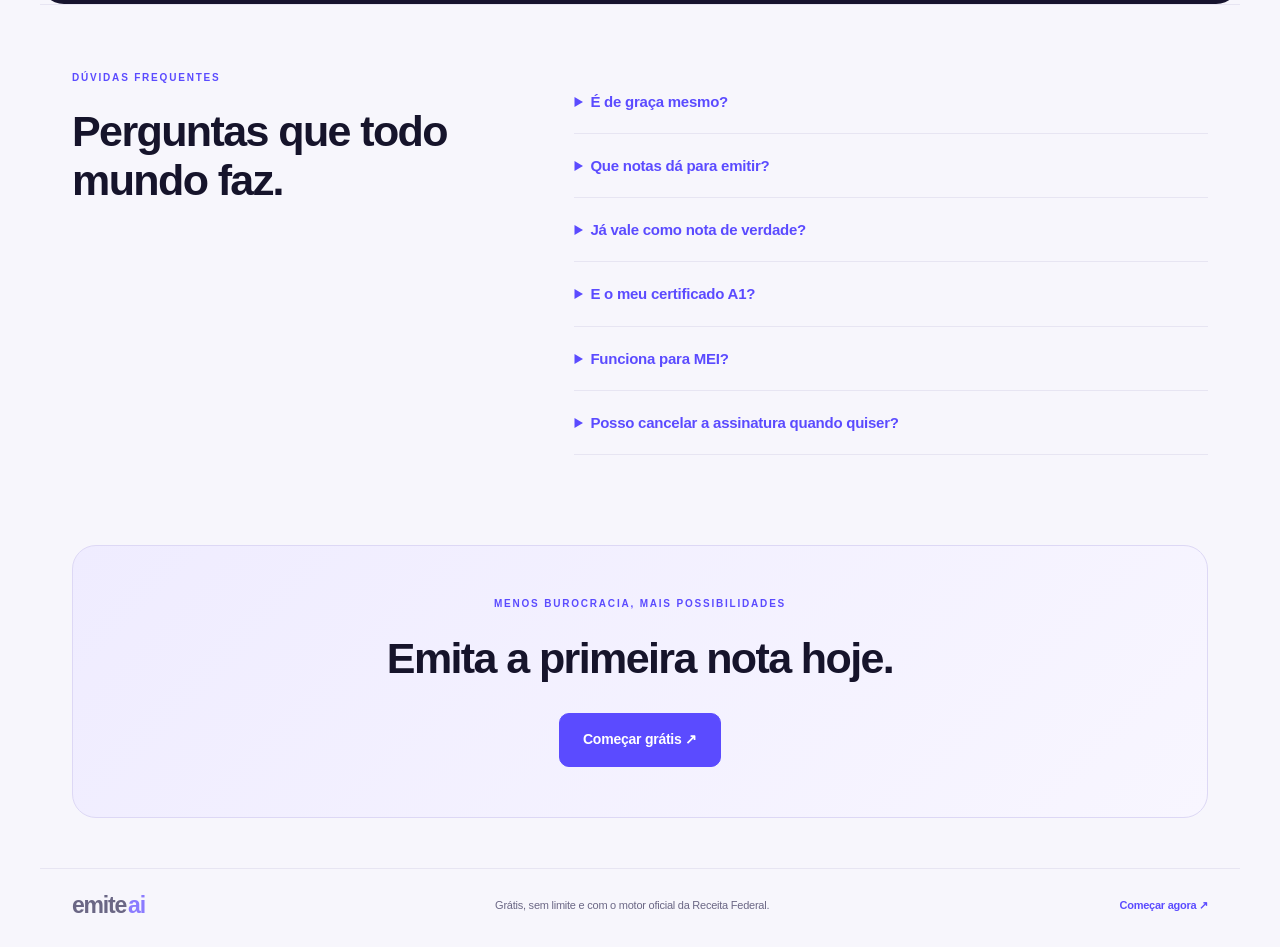
==== commit 1c6d008a: "melhoria da nota" ====
--- a/web/index.html
+++ b/web/index.html
@@ -4,160 +4,296 @@
     <meta charset="utf-8" />
     <meta name="viewport" content="width=device-width, initial-scale=1" />
     <meta name="theme-color" content="#5b4bff" />
-    <title>Nota fiscal grátis e sem limite · Nota Aberta</title>
-    <meta name="description" content="NFS-e e NF-e grátis e sem limite. Emita notas de serviço e produto, de quantas empresas você tiver. API e MCP para devs." />
-    <meta property="og:title" content="Nota fiscal grátis e sem limite · Nota Aberta" />
-    <meta property="og:description" content="NFS-e e NF-e grátis e sem limite. Emita notas de serviço e produto, de quantas empresas você tiver." />
+    <title>EmiteAI — Nota fiscal grátis e sem limite</title>
+    <meta name="description" content="NFS-e e NF-e grátis e sem limite. Emita notas de serviço e produto, de quantas empresas você tiver. API e MCP para devs. Motor oficial da Receita Federal para CBS e IBS." />
+    <meta property="og:title" content="EmiteAI — Nota fiscal grátis e sem limite" />
+    <meta property="og:description" content="NFS-e e NF-e grátis e sem limite. Emita notas de serviço e produto, de quantas empresas você tiver. API e MCP para devs." />
     <meta property="og:type" content="website" />
-    <script type="application/ld+json">{"@context":"https://schema.org","@type":"SoftwareApplication","name":"Nota Aberta","applicationCategory":"BusinessApplication","offers":{"@type":"Offer","price":"0","priceCurrency":"BRL"}}</script>
+    <meta property="og:image" content="https://images.unsplash.com/photo-1556742049-0cfed4f6a45d?w=1200&h=630&fit=crop" />
+    <script type="application/ld+json">{"@context":"https://schema.org","@type":"SoftwareApplication","name":"EmiteAI","applicationCategory":"BusinessApplication","offers":{"@type":"Offer","price":"0","priceCurrency":"BRL"},"description":"Emissão de NFS-e e NF-e gratuita e ilimitada. Motor oficial da Receita Federal para Reforma Tributária."}</script>
     <link rel="stylesheet" href="estilo.css" />
     <link rel="icon" href="icone.svg" type="image/svg+xml" />
+    <link rel="preconnect" href="https://images.unsplash.com" />
   </head>
   <body>
     <a class="pular" href="#conteudo">Pular para o conteúdo</a>
-    <header class="barra">
+
+    <header class="barra" role="banner">
       <div class="caixa nav">
-        <a class="marca" href="/" aria-label="Nota Aberta, início"
-          ><span class="marca-icone" aria-hidden="true">n.</span>nota<span class="marca-ai">aberta</span></a
-        >
+        <a class="marca" href="/" aria-label="EmiteAI, início">
+          <span class="marca-icone" aria-hidden="true">e.</span>emite<span class="marca-ai">ai</span>
+        </a>
         <nav class="nav-links" aria-label="Principal">
-          <a href="/index.html#produtos">Notas</a
-          ><a href="/index.html#reforma">Reforma</a
-          ><a href="/index.html#precos">Preços</a
-          ><a href="/index.html#dev">API e MCP</a
-          ><a href="/calculadora.html">Calculadora</a
-          ><a class="botao" href="/entrar/google"
-            >Entrar <span aria-hidden="true">↗</span></a
-          >
+          <a href="#produtos">Notas</a>
+          <a href="#reforma">Reforma Tributária</a>
+          <a href="#recursos">Recursos</a>
+          <a href="#precos">Planos</a>
+          <a href="#dev">API e MCP</a>
+          <a class="botao" href="/entrar/google">Entrar <span aria-hidden="true">↗</span></a>
         </nav>
       </div>
     </header>
+
     <main id="conteudo">
-      <section class="hero caixa">
-        <div class="hero-copy">
-          <p class="eyebrow"><span class="live-dot"></span> NFS-e · NF-e · REFORMA TRIBUTÁRIA</p>
-          <h1>Nota fiscal grátis.<br />Sem <em>limite.</em></h1>
-          <p class="hero-sub">
-            Serviço ou produto, de quantas empresas você tiver. Entre com o Google,
-            suba o certificado A1 uma vez e emita pela tela, pela API ou pelo seu
-            agente de IA.
-          </p>
-          <div class="acoes">
-            <a class="botao grande" href="/entrar/google"
-              >Começar grátis <span aria-hidden="true">↗</span></a
-            ><a class="botao secundario grande" href="/calculadora.html"
-              >Calcular CBS e IBS</a
-            >
-          </div>
-            <p class="hero-note">
-            Sem cartão <span>·</span> Sem teto de notas <span>·</span> Sem teto de
-            CNPJs
-          </p>
-          <img src="https://images.unsplash.com/photo-1556742049-0cfed4f6a45d?w=800" alt="Profissional emitindo nota fiscal no computador" style="border-radius:12px;margin-top:1rem;max-width:100%" />
-        </div>
-      </section>
-
-      <section class="caixa section" id="produtos">
+      <section class="hero" aria-labelledby="hero-title">
+        <div class="caixa">
+          <div class="hero-copy">
+            <p class="eyebrow"><span class="live-dot"></span> NFS-e · NF-e · REFORMA TRIBUTÁRIA</p>
+            <h1 id="hero-title">Nota fiscal grátis.<br /><em>Sem limite.</em></h1>
+            <p class="hero-sub">
+              Serviço ou produto, de quantas empresas você tiver. Entre com o Google,
+              suba o certificado A1 uma vez e emita pela tela, pela API ou pelo seu
+              agente de IA.
+            </p>
+            <div class="hero-trust">
+              <span class="trust-item">Sem cartão</span>
+              <span class="trust-divider" aria-hidden="true">·</span>
+              <span class="trust-item">Sem teto de notas</span>
+              <span class="trust-divider" aria-hidden="true">·</span>
+              <span class="trust-item">Sem teto de CNPJs</span>
+            </div>
+            <div class="acoes">
+              <a class="botao grande" href="/entrar/google">Começar grátis <span aria-hidden="true">↗</span></a>
+              <a class="botao secundario grande" href="/calculadora.html">Calcular CBS e IBS</a>
+            </div>
+            <div class="hero-badges">
+              <span class="badge"><svg width="16" height="16" viewBox="0 0 24 24" fill="none" stroke="currentColor" stroke-width="2" aria-hidden="true"><path d="M12 22s8-4 8-10V5l-8-3-8 3v7c0 6 8 10 8 10z"/><path d="M9 12l2 2 4-4"/></svg> Motor oficial da Receita</span>
+              <span class="badge"><svg width="16" height="16" viewBox="0 0 24 24" fill="none" stroke="currentColor" stroke-width="2" aria-hidden="true"><rect x="2" y="3" width="20" height="14" rx="2"/><path d="M8 21h8"/><path d="M12 17v4"/></svg> Certificado AES-256</span>
+              <span class="badge"><svg width="16" height="16" viewBox="0 0 24 24" fill="none" stroke="currentColor" stroke-width="2" aria-hidden="true"><path d="M12 2L2 7l10 5 10-5-10-5z"/><path d="M2 17l10 5 10-5"/><path d="M2 12l10 5"/></svg> API + MCP nativos</span>
+            </div>
+          </div>
+          <div class="hero-art" aria-hidden="true">
+            <div class="orbit orbit-one"></div>
+            <div class="orbit orbit-two"></div>
+            <article class="nota-preview">
+              <header class="preview-head">
+                <span>NFS-e <small>Padrão Nacional</small></span>
+                <span class="preview-dots">⋮</span>
+              </header>
+              <div class="receipt-value">
+                <span>Valor do serviço</span>
+                <strong>R$ 2.450<span>,00</span></strong>
+                <p>Competência 11/2024 · Emitida há 2 min</p>
+              </div>
+              <div class="receipt-line"><span>Tomador</span><span>Acme Corp LTDA</span></div>
+              <div class="receipt-line"><span>CNPJ</span><span>12.345.678/0001-90</span></div>
+              <div class="receipt-line"><span>Código NBS</span><span>115021000</span></div>
+              <div class="receipt-success">
+                <span>✓</span>
+                <div><strong>Autorizada</strong><small>Nº 000.123.456 · Protocolo 20241124153045</small></div>
+              </div>
+            </article>
+            <div class="floating-tag tag-top">Emissão instantânea</div>
+            <div class="floating-tag tag-bottom"><span class="tiny-icon">⚡</span><strong>API</strong><small>REST + MCP</small></div>
+          </div>
+        </div>
+      </section>
+
+      <div class="trust-strip" aria-label="Empresas que confiam">
+        <div class="caixa">
+          <span>Empresas que emitem com a gente</span>
+          <strong>2.800+</strong>
+          <strong>180 mil+</strong>
+          <strong>99,8%</strong>
+          <span>notas autorizadas</span>
+        </div>
+      </div>
+
+      <section class="caixa section" id="produtos" aria-labelledby="produtos-title">
         <div class="section-heading">
           <div>
             <p class="eyebrow">AS DUAS NOTAS</p>
-            <h2>Serviço e produto,<br />no mesmo lugar.</h2>
-          </div>
+            <h2 id="produtos-title">Serviço e produto,<br />no mesmo lugar.</h2>
+          </div>
+          <p>
+            Uma plataforma para NFS-e (padrão nacional) e NF-e modelo 55.
+            Mesmo certificado, mesma API, mesmo painel.
+          </p>
         </div>
         <div class="duas">
           <article class="rule-card">
-            <span class="pill">NFS-e · serviço</span>
+            <span class="pill">NFS-e · Serviço</span>
             <h3>O padrão nacional, para MEI, Simples e regime normal.</h3>
-            <p>No município da sua empresa. Repita a nota do mês com um clique.</p>
+            <p>No município da sua empresa. Repita a nota do mês com um clique. Ideal para agências, consultorias, tech, saúde, educação.</p>
           </article>
           <article class="rule-card lilac">
-            <span class="pill">NF-e · produto</span>
+            <span class="pill">NF-e · Produto</span>
             <h3>Modelo 55 direto na SEFAZ do seu estado.</h3>
-            <p>Para empresas do Simples Nacional e MEI, em qualquer UF.</p>
-          </article>
-        </div>
-      </section>
-
-      <section class="caixa section" id="reforma">
+            <p>Para empresas do Simples Nacional e MEI, em qualquer UF. Ideal para e-commerce, indústrias, distribuidoras, varejo.</p>
+          </article>
+        </div>
+      </section>
+
+      <section class="caixa section" id="reforma" aria-labelledby="reforma-title">
         <div class="section-heading">
           <div>
             <p class="eyebrow">REFORMA TRIBUTÁRIA</p>
-            <h2>A nota já sai com CBS e IBS.</h2>
+            <h2 id="reforma-title">A nota já sai com CBS e IBS.</h2>
           </div>
           <p>
             Você digita o NBS do serviço. O motor que a Receita Federal publicou
             classifica a operação, e a própria Receita calcula CBS e IBS dentro da
-            nota.
+            nota. Sem planilha, sem risco de erro.
           </p>
         </div>
         <a class="botao" href="/calculadora.html">Abrir a calculadora oficial ↗</a>
       </section>
 
-      <section class="caixa section" id="precos">
-        <p class="eyebrow centro">QUANTO CUSTA</p>
-        <h2 class="titulo-secao">Emitir nota não devia custar caro.</h2>
-        <div class="planos" id="planos" aria-live="polite">
-          <p class="dica">Carregando os planos…</p>
-        </div>
-      </section>
-
-      <section class="caixa section">
-        <p class="eyebrow centro">COMO COMEÇA</p>
-        <h2 class="titulo-secao">Três passos.</h2>
+      <section class="caixa section" id="recursos" aria-labelledby="recursos-title">
+        <div class="section-heading">
+          <div>
+            <p class="eyebrow">POR QUE EMITEAI</p>
+            <h2 id="recursos-title">Feito para quem emite,<br />não para quem burocratiza.</h2>
+          </div>
+          <p>Cada recurso nasceu de uma dor real de quem emite nota todo dia.</p>
+        </div>
+        <div class="recursos">
+          <article class="recurso">
+            <div class="recurso-top">
+              <span class="feature-icon">🏢</span>
+              <span>Multiempresa nativo</span>
+            </div>
+            <h3>Quantas empresas quiser</h3>
+            <p>Adicione CNPJs ilimitados. Cada um com seu certificado, seu município, seu regime. Troque no seletor e emita.</p>
+          </article>
+          <article class="recurso">
+            <div class="recurso-top">
+              <span class="feature-icon">🔁</span>
+              <span>Recorrência real</span>
+            </div>
+            <h3>Repita contratos mensais</h3>
+            <p>Nota de licitação, retainer, mensalidade. Copie a nota do mês passado, confira a competência e emita. Zero retrabalho.</p>
+          </article>
+          <article class="recurso">
+            <div class="recurso-top">
+              <span class="feature-icon">🤖</span>
+              <span>MCP para IA</span>
+            </div>
+            <h3>Seu agente emite por você</h3>
+            <p>Conecte o Cursor, Claude, ChatGPT ou qualquer cliente MCP. Uma chave, e a IA emite, consulta, cancela.</p>
+          </article>
+          <article class="recurso recurso-cta">
+            <div class="recurso-top">
+              <span class="eyebrow">PARA DESENVOLVEDORES</span>
+              <span class="feature-icon">⚙️</span>
+            </div>
+            <h3>Um POST e a nota sai</h3>
+            <p>Crie a chave no painel. Documentação OpenAPI, SDKs, webhooks e o MCP servem para qualquer stack.</p>
+            <a href="/api/swagger-ui.html">Ver documentação da API →</a>
+          </article>
+        </div>
+      </section>
+
+      <section class="caixa section steps-section" id="como" aria-labelledby="como-title">
+        <div class="section-heading">
+          <div>
+            <p class="eyebrow">COMO COMEÇA</p>
+            <h2 id="como-title">Três passos.<br />Zero burocracia.</h2>
+          </div>
+          <p>Da conta Google à primeira nota autorizada em minutos.</p>
+        </div>
         <div class="tres steps">
           <article>
             <span class="step-number">01</span>
-            <h3>Entre</h3>
-            <p>Com a sua conta Google. Sem senha nova.</p>
+            <h3>Entre com o Google</h3>
+            <p>Sem senha nova, sem cadastro longo. Sua identidade já está verificada.</p>
           </article>
           <article>
             <span class="step-number">02</span>
             <h3>Conecte a empresa</h3>
-            <p>CNPJ, município e o certificado A1 (.pfx). Você apaga quando quiser.</p>
+            <p>CNPJ, município e o certificado A1 (.pfx). Você apaga quando quiser — o certificado fica cifrado com AES-256.</p>
           </article>
           <article>
             <span class="step-number">03</span>
             <h3>Emita</h3>
-            <p>Escolha teste ou valor fiscal. Pela tela, pela API ou pelo MCP.</p>
-          </article>
-        </div>
-      </section>
-
-      <section class="caixa section" id="dev">
-        <div class="developer-panel">
-          <div>
-            <p class="eyebrow">PARA QUEM DESENVOLVE</p>
-            <h2>Um POST e a nota sai.</h2>
-            <p>Crie a chave no painel. O MCP serve para qualquer agente de IA.</p>
-            <pre style="background:#111;color:#0f0;padding:1rem;border-radius:8px;overflow:auto"><code>curl -X POST https://nota-aberta/conta/empresas/ID/notas \
-  -H "Authorization: Bearer na_..." \
-  -d '{"codigo_servico":"010101","descricao":"Site","valor":"1500.00"}'</code></pre>
-            <a class="botao" href="/api/swagger-ui.html">Documentação da API e do MCP ↗</a>
-          </div>
-        </div>
-      </section>
-
-      <section class="caixa section faq">
+            <p>Escolha teste ou valor fiscal. Pela tela, pela API ou pelo seu agente de IA. A nota vai direto para o governo.</p>
+          </article>
+        </div>
+      </section>
+
+      <section class="caixa section" id="precos" aria-labelledby="precos-title">
+        <p class="eyebrow centro">PLANOS SIMPLES</p>
+        <h2 class="titulo-secao" id="precos-title">Emitir nota não devia custar caro.</h2>
+        <div class="planos" id="planos" aria-live="polite">
+          <p class="dica">Carregando os planos…</p>
+        </div>
+        <p class="centro dica" style="margin-top: 16px;">Todos os planos incluem: notas de serviço e produto, calculadora CBS/IBS, API, MCP, certificado criptografado.</p>
+      </section>
+
+      <section class="caixa section developer-panel" id="dev" aria-labelledby="dev-title">
         <div>
-          <p class="eyebrow">DÚVIDAS</p>
-          <h2>Perguntas que todo mundo faz.</h2>
+          <p class="eyebrow">PARA QUEM DESENVOLVE</p>
+          <h2 id="dev-title">Um POST e a nota sai.</h2>
+          <p>Crie a chave no painel. O MCP serve para qualquer agente de IA.</p>
+          <div class="code-window">
+            <div class="code-title"><span>terminal</span><span>bash</span></div>
+            <pre><code><span class="code-comment"># Emitir NFS-e de serviço</span>
+curl -X POST https://api.emiteai.com.br/v1/notas \
+  -H "Authorization: Bearer na_live_..." \
+  -H "Content-Type: application/json" \
+  -d '{
+    "empresa_id": "emp_abc123",
+    "tipo": "servico",
+    "codigo_servico": "010101",
+    "descricao": "Desenvolvimento de software",
+    "valor": "5000.00",
+    "competencia": "2024-11",
+    "tomador": {
+      "cnpj": "12345678000190",
+      "nome": "Cliente LTDA"
+    },
+    "ambiente": "producao"
+  }'</code></pre>
+            <div class="code-footer">
+              <span>POST</span>
+              <span>/v1/notas</span>
+              <span>201 Created</span>
+            </div>
+          </div>
         </div>
         <div>
+          <h3 style="margin-top: 0;">O que a API resolve</h3>
+          <ul style="line-height: 2; color: #c9c5e6; font-size: 13px;">
+            <li>Emissão assíncrona com webhook de status</li>
+            <li>Consulta de notas por período, status, tomador</li>
+            <li>Cancelamento e carta de correção</li>
+            <li>PDF e XML da nota autorizada</li>
+            <li>Gestão de empresas e certificados</li>
+            <li>Chaves com escopo e validade configuráveis</li>
+          </ul>
+          <a class="botao" href="/api/swagger-ui.html" style="margin-top: 12px;">Documentação completa ↗</a>
+        </div>
+      </section>
+
+      <section class="caixa section faq" aria-labelledby="faq-title">
+        <div>
+          <p class="eyebrow">DÚVIDAS FREQUENTES</p>
+          <h2 id="faq-title">Perguntas que todo mundo faz.</h2>
+        </div>
+        <div>
           <details>
             <summary>É de graça mesmo?</summary>
-            <p>Sim: notas e empresas ilimitadas, API, MCP e a calculadora, sem pagar nada.</p>
+            <p>Sim: o plano Grátis inclui 5 notas de serviço por mês, 1 empresa, calculadora CBS/IBS ilimitada, API e MCP. Sem cartão, sem prazo de validade.</p>
           </details>
           <details>
             <summary>Que notas dá para emitir?</summary>
-            <p>A NFS-e do padrão nacional (serviço) e a NF-e modelo 55 (produto).</p>
+            <p>A NFS-e do padrão nacional (serviço) em qualquer município aderente, e a NF-e modelo 55 (produto) em qualquer UF para Simples Nacional e MEI.</p>
           </details>
           <details>
             <summary>Já vale como nota de verdade?</summary>
-            <p>Sim, quando você escolhe "Valor fiscal" ao emitir.</p>
-          </details>
-          <details>
-            <summary>E o meu certificado?</summary>
-            <p>Fica cifrado com AES-256 e uma chave só da sua empresa.</p>
+            <p>Sim. Quando você escolhe "Valor fiscal" ao emitir, a nota vai para o ambiente de produção do governo e tem validade jurídica e fiscal.</p>
+          </details>
+          <details>
+            <summary>E o meu certificado A1?</summary>
+            <p>Fica cifrado com AES-256 e uma chave derivada só da sua empresa. Nós não temos acesso à senha nem ao arquivo original. Você pode apagar a qualquer momento.</p>
+          </details>
+          <details>
+            <summary>Funciona para MEI?</summary>
+            <p>Sim. Tanto para NFS-e (serviço) quanto para NF-e (produto), MEI emite normalmente nos regimes suportados.</p>
+          </details>
+          <details>
+            <summary>Posso cancelar a assinatura quando quiser?</summary>
+            <p>Sim. Sem carência, sem multa. O plano pago vale até o fim do período já pago. Depois volta para o Grátis automaticamente.</p>
           </details>
         </div>
       </section>
@@ -170,11 +306,12 @@
         </div>
       </section>
     </main>
-    <footer class="rodape caixa">
-      <a class="marca" href="/">nota<span class="marca-ai">aberta</span></a
-      ><span>Grátis, sem limite e com o motor oficial da Receita.</span
-      ><a href="/entrar/google">Começar agora ↗</a>
+
+    <footer class="rodape caixa" role="contentinfo">
+      <a class="marca" href="/">emite<span class="marca-ai">ai</span></a>
+      <span>Grátis, sem limite e com o motor oficial da Receita Federal.</span>
+      <a href="/entrar/google">Começar agora ↗</a>
     </footer>
     <script src="landing.js"></script>
   </body>
-</html>
+</html>
--- a/web/estilo.css
+++ b/web/estilo.css
@@ -1757,3 +1757,292 @@
     width: 260px;
   }
 }
+
+/* ===== DASHBOARD LAYOUT ===== */
+.app-layout {
+  display: grid;
+  grid-template-columns: 260px 1fr;
+  min-height: calc(100vh - 72px);
+}
+.sidebar {
+  background: var(--cartao);
+  border-right: 1px solid var(--borda);
+  padding: 24px 16px;
+  display: flex;
+  flex-direction: column;
+  position: sticky;
+  top: 72px;
+  height: calc(100vh - 72px);
+  overflow-y: auto;
+  z-index: 10;
+}
+.sidebar-nav {
+  display: flex;
+  flex-direction: column;
+  gap: 4px;
+  flex: 1;
+}
+.sidebar-item {
+  display: flex;
+  align-items: center;
+  gap: 12px;
+  padding: 12px 14px;
+  border-radius: 10px;
+  color: var(--suave);
+  text-decoration: none;
+  font-size: 13px;
+  font-weight: 500;
+  transition: background 0.15s, color 0.15s;
+  position: relative;
+}
+.sidebar-item:hover {
+  background: var(--marca-claro);
+  color: var(--marca);
+}
+.sidebar-item.ativo {
+  background: var(--marca-claro);
+  color: var(--marca);
+  font-weight: 600;
+}
+.sidebar-item.ativo::before {
+  content: "";
+  position: absolute;
+  left: 0;
+  top: 50%;
+  transform: translateY(-50%);
+  width: 3px;
+  height: 24px;
+  background: var(--marca);
+  border-radius: 0 3px 3px 0;
+}
+.sidebar-badge {
+  margin-left: auto;
+  background: var(--marca-claro);
+  color: var(--marca);
+  font-size: 10px;
+  font-weight: 700;
+  padding: 2px 8px;
+  border-radius: 99px;
+}
+.sidebar-footer {
+  border-top: 1px solid var(--borda);
+  padding-top: 16px;
+  display: flex;
+  flex-direction: column;
+  gap: 12px;
+}
+.sidebar-link {
+  display: flex;
+  align-items: center;
+  gap: 10px;
+  color: var(--suave);
+  text-decoration: none;
+  font-size: 12px;
+  padding: 8px 12px;
+  border-radius: 8px;
+}
+.sidebar-link:hover {
+  background: var(--marca-claro);
+  color: var(--marca);
+}
+.sidebar-version {
+  font-size: 10px;
+  color: var(--suave);
+  text-align: center;
+  padding: 4px;
+}
+.main-content {
+  padding: 32px 0 40px;
+  min-width: 0;
+}
+.app-section {
+  animation: fadeIn 0.2s ease;
+}
+@keyframes fadeIn {
+  from { opacity: 0; transform: translateY(4px); }
+  to { opacity: 1; transform: translateY(0); }
+}
+
+/* ===== HERO ENHANCEMENTS ===== */
+.hero-trust {
+  display: flex;
+  flex-wrap: wrap;
+  gap: 8px 16px;
+  margin: 20px 0;
+  font-size: 12px;
+  color: var(--suave);
+}
+.trust-divider { opacity: 0.4; }
+.hero-badges {
+  display: flex;
+  flex-wrap: wrap;
+  gap: 10px;
+  margin-top: 24px;
+}
+.badge {
+  display: inline-flex;
+  align-items: center;
+  gap: 6px;
+  background: #fff;
+  border: 1px solid var(--borda);
+  border-radius: 8px;
+  padding: 8px 12px;
+  font-size: 11px;
+  color: var(--suave);
+  box-shadow: 0 2px 8px #5b4bff06;
+}
+.badge svg { color: var(--marca); }
+
+/* ===== KPI CARDS ===== */
+.totais {
+  display: grid;
+  grid-template-columns: repeat(4, 1fr);
+  gap: 16px;
+  margin-bottom: 24px;
+}
+.totais div {
+  background: var(--cartao);
+  border: 1px solid var(--borda);
+  border-radius: 14px;
+  padding: 20px;
+  display: flex;
+  flex-direction: column;
+  gap: 6px;
+  box-shadow: 0 2px 12px #5b4bff04;
+}
+.totais span {
+  font-size: 11px;
+  text-transform: uppercase;
+  letter-spacing: 0.8px;
+  color: var(--suave);
+}
+.totais strong {
+  font-size: 24px;
+  font-weight: 600;
+  letter-spacing: -0.5px;
+  font-variant-numeric: tabular-nums;
+}
+.totais .destaque {
+  background: linear-gradient(135deg, #efecff 0%, #f4f2ff 100%);
+  border-color: var(--marca);
+}
+.totais .destaque span { color: var(--marca); }
+
+/* ===== EMPRESA CARD ===== */
+.empresa-cartao {
+  border: 1px solid var(--borda);
+  border-radius: 14px;
+  padding: 24px;
+  margin-bottom: 16px;
+  background: var(--cartao);
+  transition: box-shadow 0.2s, border-color 0.2s;
+}
+.empresa-cartao:hover {
+  box-shadow: 0 8px 24px #5b4bff08;
+  border-color: #ddd8f5;
+}
+.empresa-head {
+  display: flex;
+  justify-content: space-between;
+  align-items: flex-start;
+  gap: 16px;
+  margin-bottom: 8px;
+}
+.empresa-head h3 { font-size: 16px; margin: 0 0 4px; }
+.empresa-head .dica { margin: 0; font-size: 12px; }
+
+/* ===== PASSO ITEMS ===== */
+.passo-item { border-bottom: 1px solid var(--borda); }
+.passo-item:last-child { border-bottom: none; }
+
+/* ===== FINANCEIRO ===== */
+.plano-opcoes {
+  display: flex;
+  align-items: center;
+  gap: 12px;
+  padding: 12px;
+  background: #fbfaff;
+  border: 1px solid var(--borda);
+  border-radius: 10px;
+  margin-bottom: 10px;
+}
+.plano-opcoes span { flex: 1; font-size: 13px; }
+.plano-opcoes .botao,
+.plano-opcoes .secundario { flex: 0 0 auto; white-space: nowrap; }
+
+.cobranca {
+  grid-column: 1 / -1;
+  background: #fbfaff;
+  border: 1px solid var(--borda);
+  border-radius: 14px;
+  padding: 24px;
+  margin-top: 16px;
+}
+.cobranca h3 { margin: 0 0 16px; font-size: 16px; }
+.cobranca img { border-radius: 8px; background: #fff; }
+.cobranca code {
+  display: block;
+  background: #16142b;
+  color: #d6f65a;
+  padding: 12px;
+  border-radius: 8px;
+  font-size: 11px;
+  word-break: break-all;
+  margin: 8px 0;
+}
+.cobranca .dica { margin-top: 16px; }
+
+/* ===== SIDEBAR TOGGLE ===== */
+.sidebar-toggle {
+  display: none;
+  position: fixed;
+  bottom: 24px;
+  left: 24px;
+  z-index: 20;
+  width: 48px;
+  height: 48px;
+  border-radius: 50%;
+  background: var(--marca);
+  color: var(--marca-texto);
+  border: none;
+  box-shadow: 0 4px 20px #5b4bff30;
+  cursor: pointer;
+}
+.sidebar-toggle:hover { transform: scale(1.05); }
+
+/* ===== MOBILE RESPONSIVE ===== */
+@media (max-width: 1000px) {
+  .app-layout {
+    grid-template-columns: 1fr;
+  }
+  .sidebar {
+    position: fixed;
+    left: -280px;
+    top: 0;
+    height: 100vh;
+    width: 260px;
+    z-index: 30;
+    border-right: none;
+    box-shadow: 4px 0 30px #0002;
+    transition: left 0.25s ease;
+  }
+  .sidebar.fechado { left: -280px; }
+  .sidebar:not(.fechado) { left: 0; }
+  .sidebar-toggle { display: grid; place-items: center; }
+  .main-content { padding-top: 24px; }
+  .totais { grid-template-columns: repeat(2, 1fr); }
+}
+
+@media (max-width: 720px) {
+  .totais { grid-template-columns: 1fr; }
+  .sidebar-toggle { bottom: 16px; left: 16px; width: 44px; height: 44px; }
+  .app-heading { padding: 24px 0 16px; }
+  .app-heading h1 { font-size: 28px; }
+  .grade3 { grid-template-columns: 1fr; }
+  .largo3 { grid-column: auto; }
+  .filtros { flex-direction: column; align-items: stretch; }
+  .filtros label { width: 100%; }
+  .plano-opcoes { flex-direction: column; align-items: stretch; }
+  .plano-opcoes .botao,
+  .plano-opcoes .secundario { width: 100%; }
+}
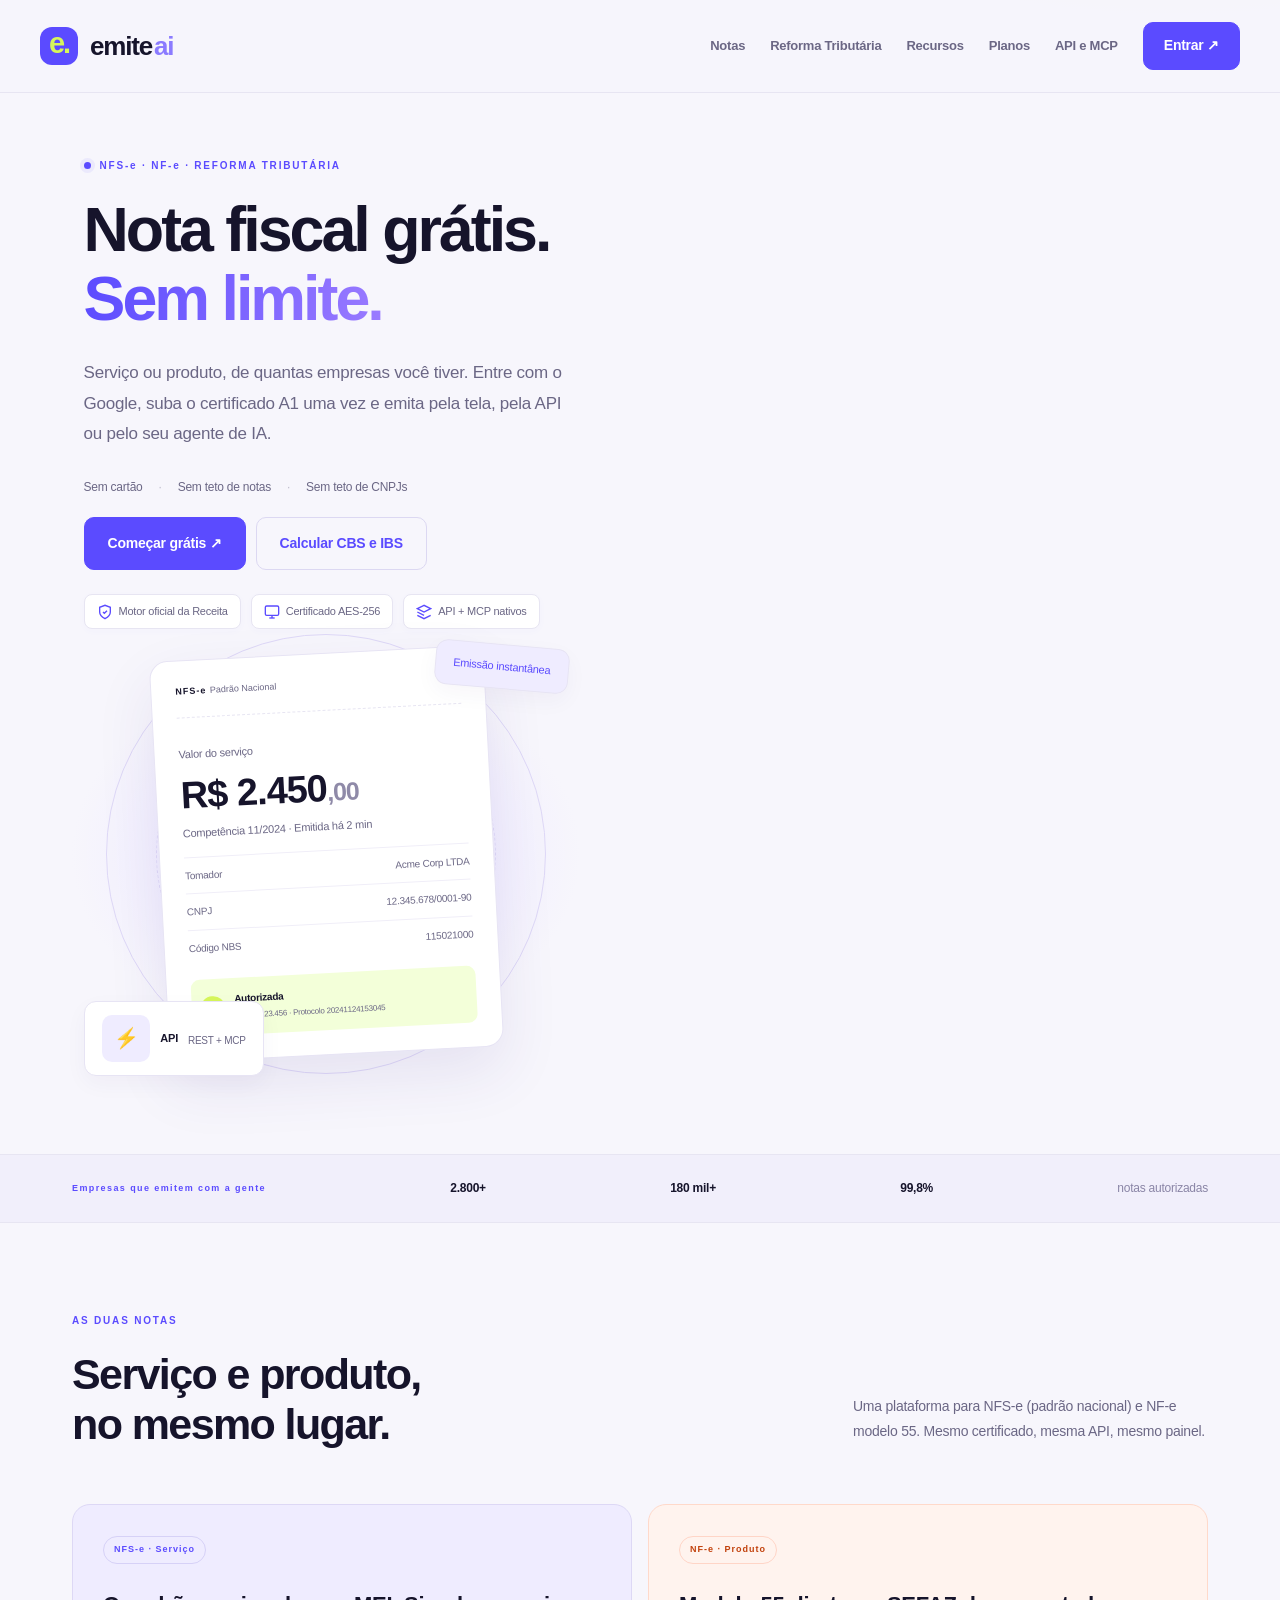
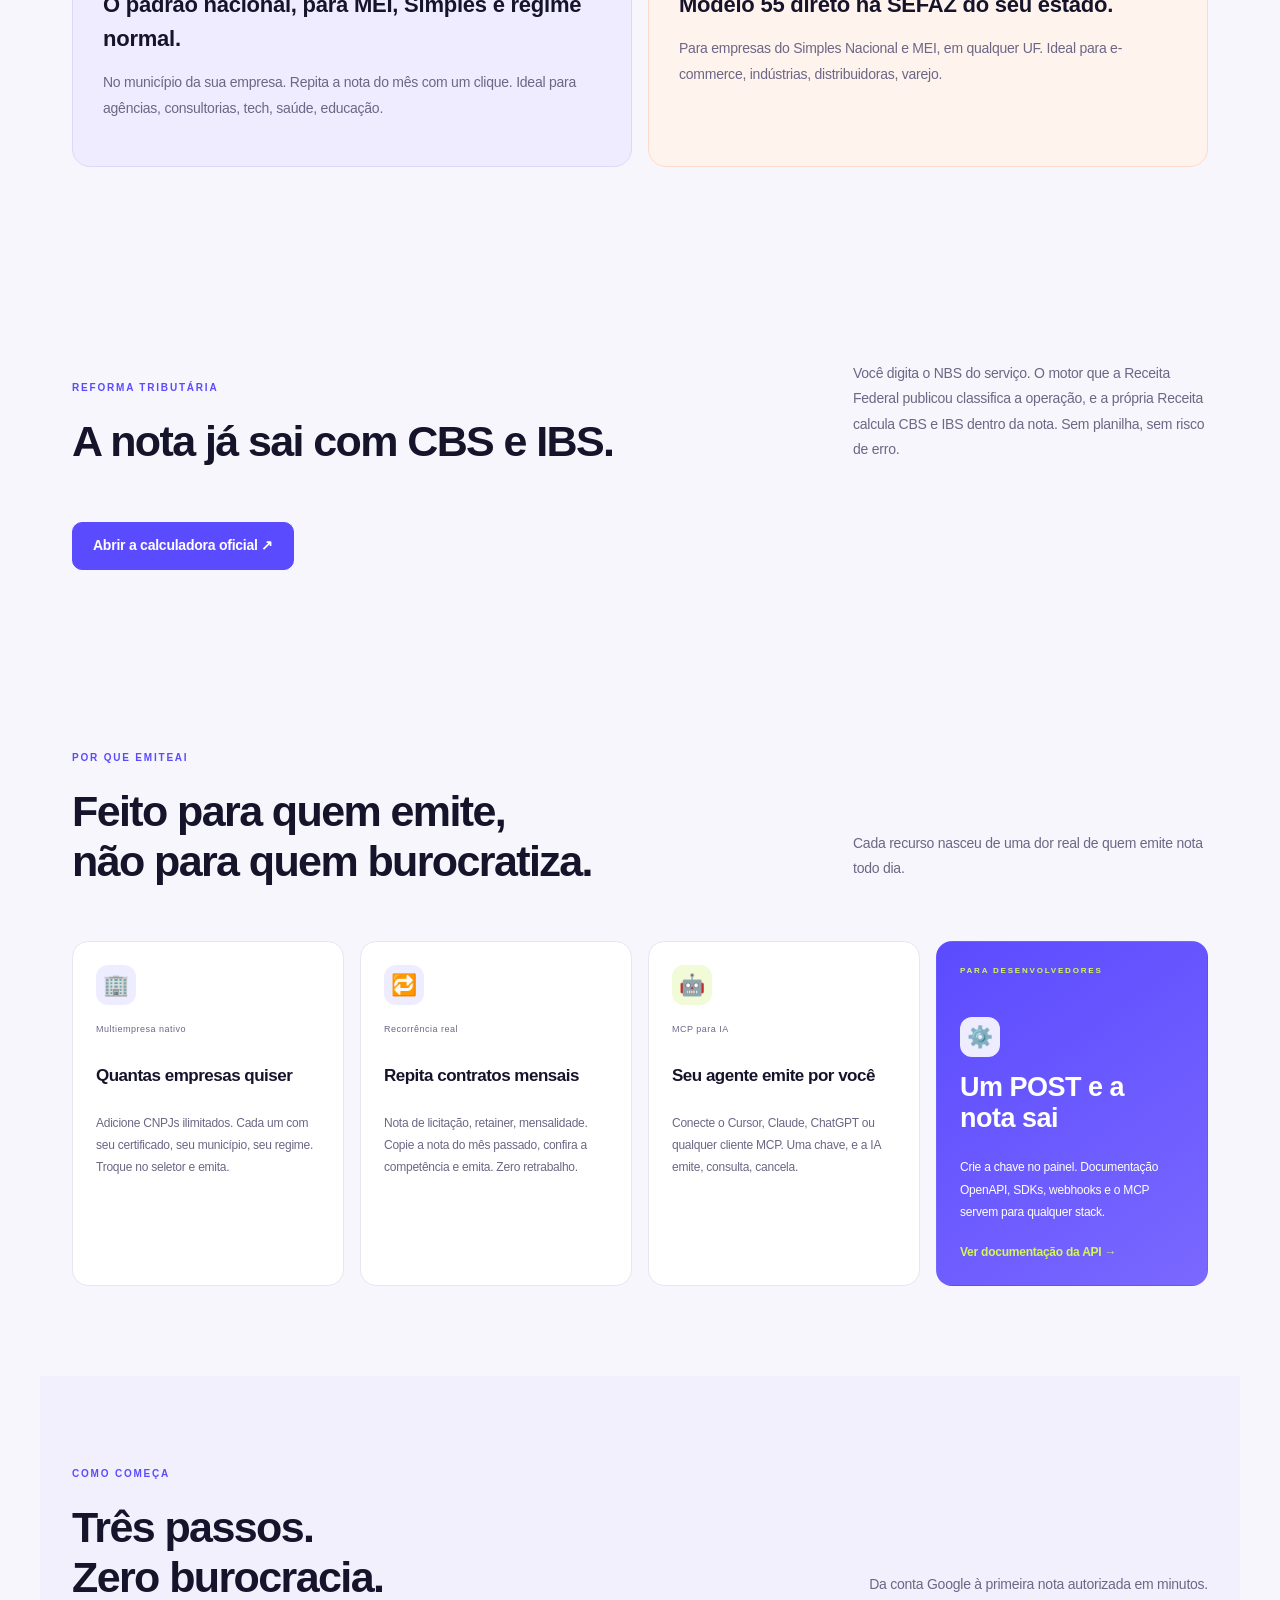
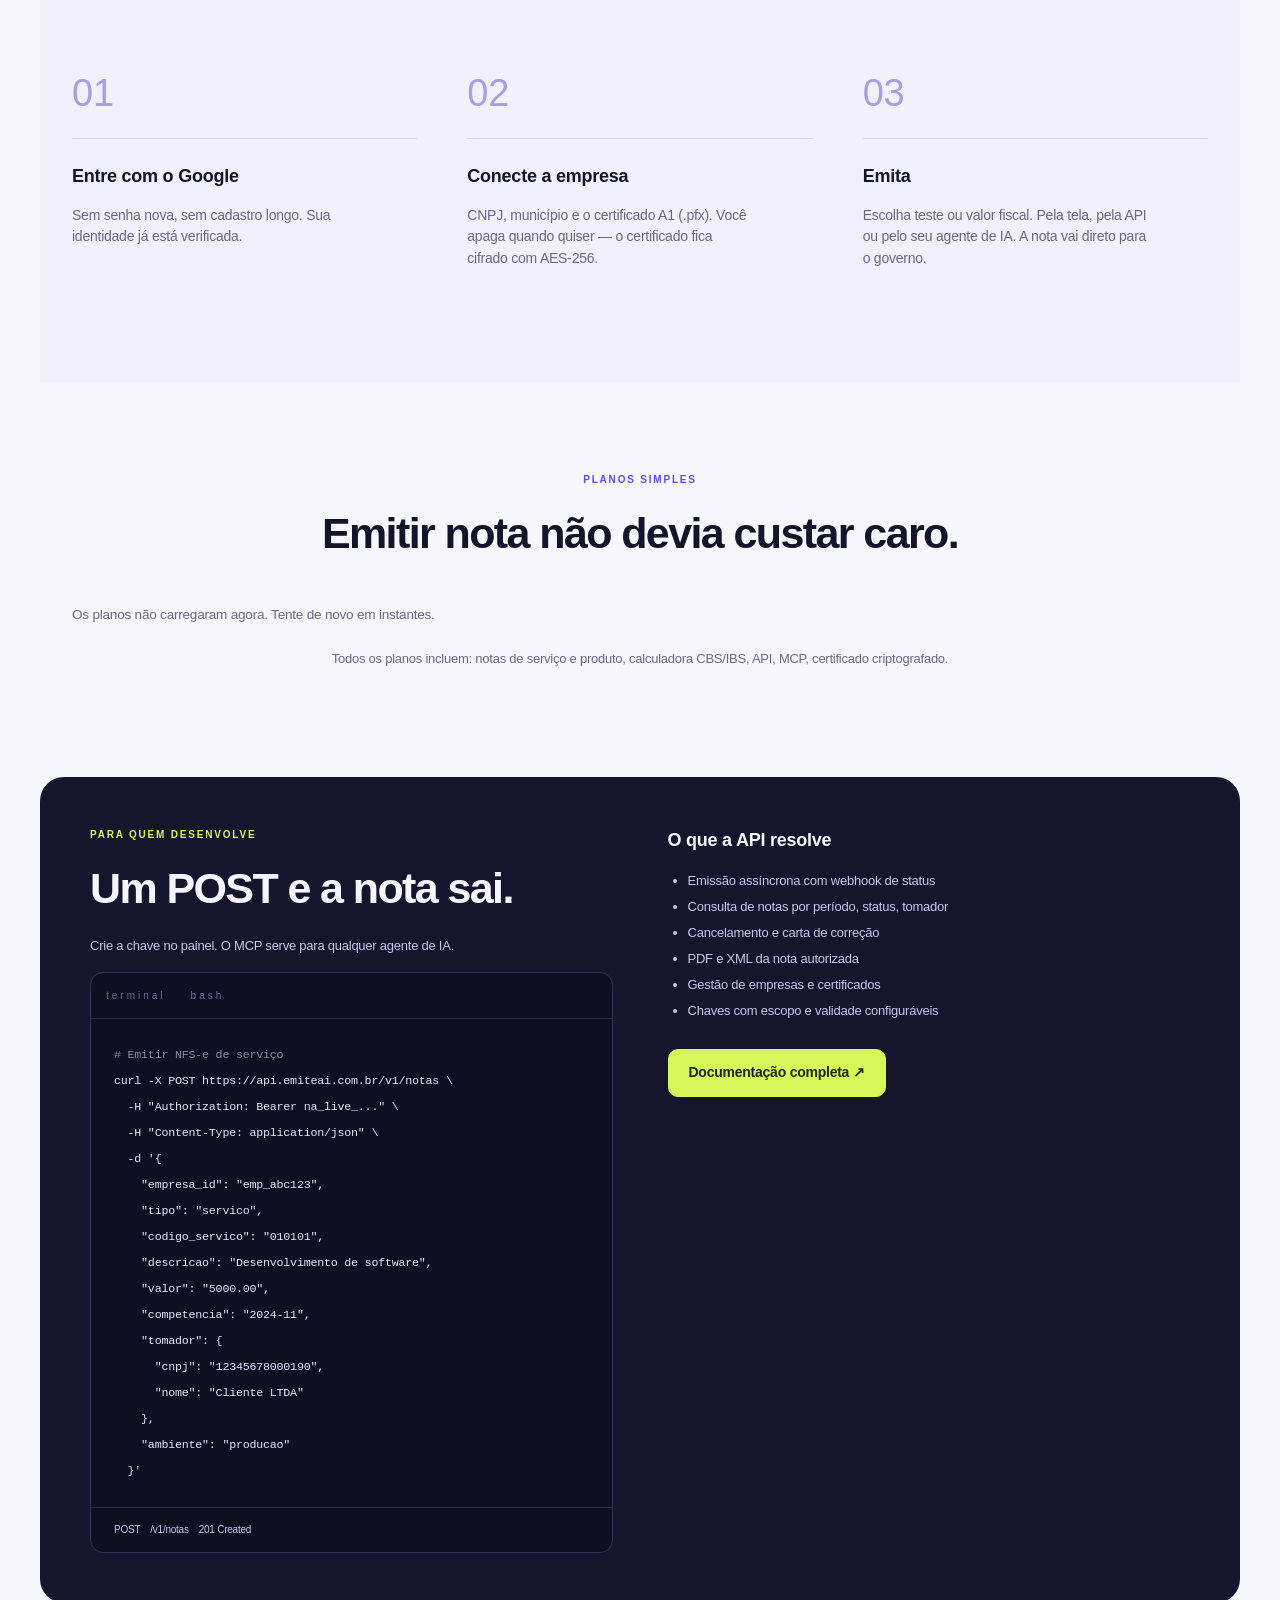
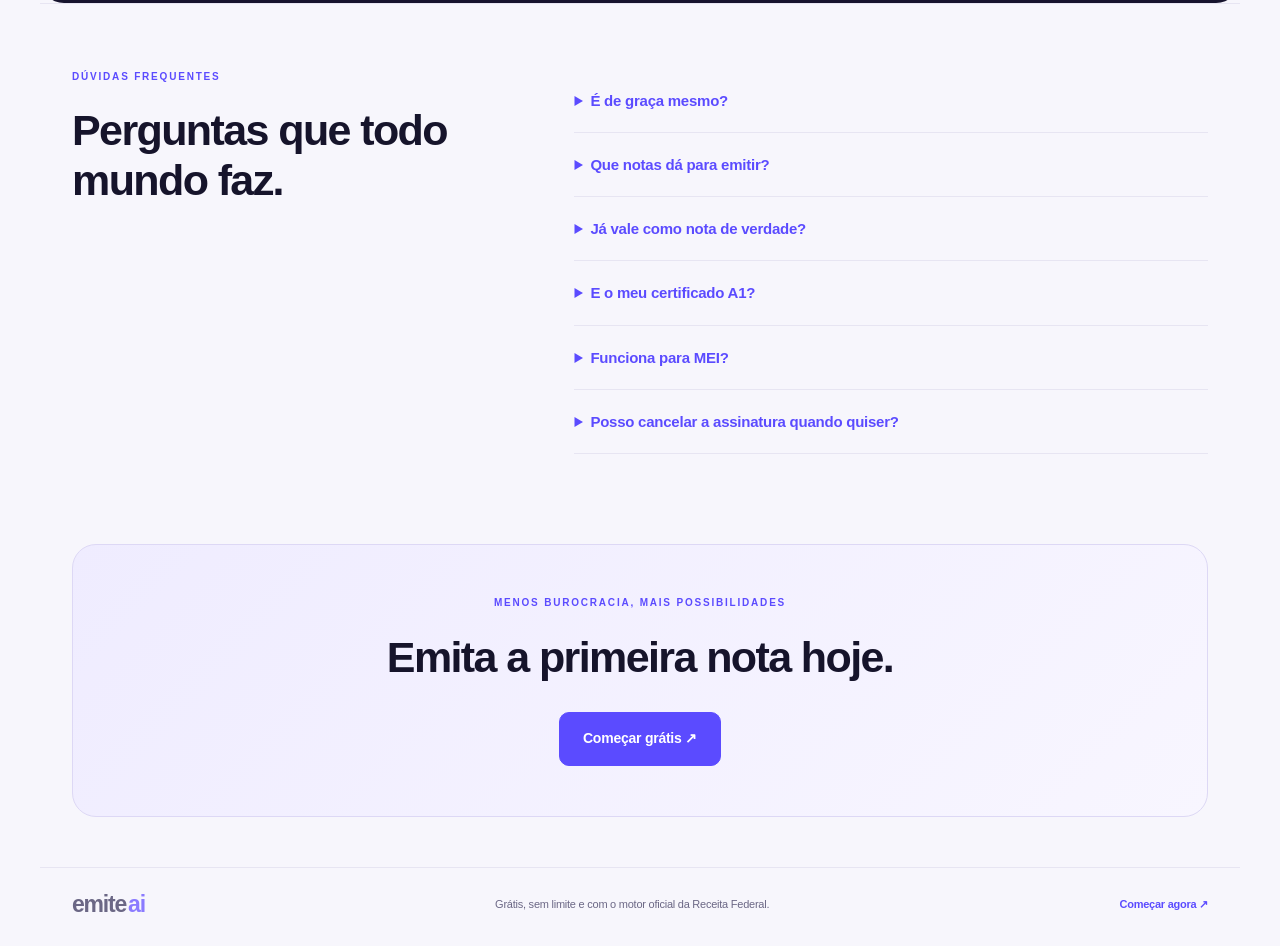
==== commit 2d83d119: "new emissor css and KPI boxs" ====
--- a/web/index.html
+++ b/web/index.html
@@ -217,7 +217,7 @@
         <div class="planos" id="planos" aria-live="polite">
           <p class="dica">Carregando os planos…</p>
         </div>
-        <p class="centro dica" style="margin-top: 16px;">Todos os planos incluem: notas de serviço e produto, calculadora CBS/IBS, API, MCP, certificado criptografado.</p>
+        <p class="centro dica plano-note">Todos os planos incluem: notas de serviço e produto, calculadora CBS/IBS, API, MCP, certificado criptografado.</p>
       </section>
 
       <section class="caixa section developer-panel" id="dev" aria-labelledby="dev-title">
@@ -252,8 +252,8 @@
           </div>
         </div>
         <div>
-          <h3 style="margin-top: 0;">O que a API resolve</h3>
-          <ul style="line-height: 2; color: #c9c5e6; font-size: 13px;">
+          <h3 class="api-resolve-title">O que a API resolve</h3>
+          <ul class="api-resolve-list">
             <li>Emissão assíncrona com webhook de status</li>
             <li>Consulta de notas por período, status, tomador</li>
             <li>Cancelamento e carta de correção</li>
@@ -261,7 +261,7 @@
             <li>Gestão de empresas e certificados</li>
             <li>Chaves com escopo e validade configuráveis</li>
           </ul>
-          <a class="botao" href="/api/swagger-ui.html" style="margin-top: 12px;">Documentação completa ↗</a>
+          <a class="botao api-doc-link" href="/api/swagger-ui.html">Documentação completa ↗</a>
         </div>
       </section>
 
--- a/web/estilo.css
+++ b/web/estilo.css
@@ -1101,6 +1101,27 @@
   border-color: var(--acento);
   margin-top: 12px;
 }
+.developer-panel .api-resolve-title {
+  margin-top: 0;
+  font-size: 18px;
+  font-weight: 600;
+  color: #f6f5ff;
+}
+.developer-panel .api-resolve-list {
+  line-height: 2;
+  color: #c9c5e6;
+  font-size: 13px;
+  padding-left: 20px;
+}
+.developer-panel .api-doc-link {
+  margin-top: 12px;
+  display: inline-block;
+}
+.plano-note {
+  margin-top: 16px;
+  font-size: 13px;
+  color: var(--suave);
+}
 .code-window {
   background: var(--escuro-2);
   border: 1px solid #35305a;
@@ -1979,7 +2000,11 @@
   margin-top: 16px;
 }
 .cobranca h3 { margin: 0 0 16px; font-size: 16px; }
-.cobranca img { border-radius: 8px; background: #fff; }
+.cobranca .qrcode-img {
+  border-radius: 8px;
+  background: #fff;
+  max-width: 200px;
+}
 .cobranca code {
   display: block;
   background: #16142b;
@@ -1991,6 +2016,178 @@
   margin: 8px 0;
 }
 .cobranca .dica { margin-top: 16px; }
+
+/* ===== FILTROS ===== */
+.filtros {
+  display: flex;
+  gap: 12px;
+  flex-wrap: wrap;
+  margin-bottom: 16px;
+  align-items: end;
+}
+.filtro-item {
+  flex: 1;
+  min-width: 140px;
+}
+.filtro-item:first-child { min-width: 180px; }
+
+/* ===== SCROLL UTILITY ===== */
+.scroll-x { overflow-x: auto; }
+
+/* ===== MCP BOX ===== */
+.mcp-box {
+  background: #fbfaff;
+  border: 1px solid var(--borda);
+  border-radius: 12px;
+  padding: 20px;
+}
+.mcp-url-row {
+  display: flex;
+  gap: 12px;
+  align-items: center;
+  flex-wrap: wrap;
+  margin-bottom: 12px;
+}
+.mcp-url-row code {
+  flex: 1;
+  min-width: 200px;
+  background: #efecff;
+  padding: 8px 12px;
+  border-radius: 8px;
+  font-size: 13px;
+}
+.mcp-hint {
+  font-size: 12px;
+  color: var(--suave);
+  margin: 0;
+}
+
+/* ===== INPUT READONLY ===== */
+.input-readonly {
+  background: #f5f4fa !important;
+}
+
+/* ===== SECTION HEAD ===== */
+.section-head {
+  display: flex;
+  justify-content: space-between;
+  align-items: center;
+  margin-bottom: 16px;
+}
+
+/* ===== DANGER ZONE ===== */
+.danger-zone {
+  border-color: #ffd9ca;
+  background: #fffaf5;
+}
+.danger-zone h2 { color: #c2410c; }
+.acoes-danger { gap: 8px; }
+.danger-btn {
+  border-color: #ff7a59;
+  color: #c2410c;
+}
+.danger-btn-primary {
+  background: #ff7a59;
+  border-color: #ff7a59;
+}
+
+/* ===== CERT FORM ===== */
+.cert-form {
+  margin-top: 16px;
+  padding-top: 16px;
+  border-top: 1px solid var(--borda);
+}
+
+/* ===== PLANO ATUAL KPI CARDS ===== */
+.kpi-grid {
+  display: grid;
+  grid-template-columns: repeat(auto-fit, minmax(200px, 1fr));
+  gap: 16px;
+  margin-bottom: 20px;
+}
+.kpi-card {
+  background: #fbfaff;
+  padding: 16px;
+  border-radius: 12px;
+  border: 1px solid var(--borda);
+}
+.kpi-card label {
+  font-size: 11px;
+  color: var(--suave);
+  text-transform: uppercase;
+  letter-spacing: .5px;
+  display: block;
+  margin-bottom: 8px;
+}
+.kpi-card h3 {
+  margin: 0;
+  font-size: 22px;
+}
+
+/* ===== PLANO CARDS IN FINANCEIRO ===== */
+.plano-card {
+  border: 1px solid var(--borda);
+  border-radius: 16px;
+  padding: 25px;
+  gap: 20px;
+  display: flex;
+  flex-direction: column;
+}
+.plano-card.destaque {
+  border: 2px solid var(--marca);
+  background: #f4f2ff;
+}
+.plano-card h3 { font-size: 17px; }
+.plano-card .preco { font-size: 32px; font-weight: 600; letter-spacing: -1px; }
+.plano-card .preco span { font-size: 12px; letter-spacing: 0; }
+.plano-card ul { font-size: 12px; color: var(--suave); line-height: 1.9; margin: 0; padding-left: 18px; flex: 1; }
+.plano-card .acoes { margin-top: auto; display: flex; gap: 12px; }
+.plano-card .acoes .botao,
+.plano-card .acoes .secundario { flex: 1; }
+.plano-current {
+  background: #e7e5f2;
+  color: var(--suave);
+  cursor: default;
+  display: inline-flex;
+  align-items: center;
+  justify-content: center;
+  padding: 12px 20px;
+  border-radius: 10px;
+  font-weight: 600;
+}
+
+/* ===== COBRANCA MODAL ===== */
+.cobranca {
+  grid-column: 1 / -1;
+  background: #fbfaff;
+  border: 1px solid var(--borda);
+  border-radius: 14px;
+  padding: 24px;
+  margin-top: 16px;
+}
+.cobranca h3 { margin: 0 0 16px; font-size: 16px; }
+.cobranca img { border-radius: 8px; background: #fff; max-width: 200px; }
+.cobranca code {
+  display: block;
+  background: #16142b;
+  color: #d6f65a;
+  padding: 12px;
+  border-radius: 8px;
+  font-size: 11px;
+  word-break: break-all;
+  margin: 8px 0;
+}
+.cobranca .dica { margin-top: 16px; }
+
+/* ===== PASSO ITEMS ===== */
+.passo-item {
+  display: flex;
+  align-items: center;
+  justify-content: space-between;
+  padding: 12px 0;
+  border-bottom: 1px solid var(--borda);
+}
+.passo-item:last-child { border-bottom: none; }
 
 /* ===== SIDEBAR TOGGLE ===== */
 .sidebar-toggle {
